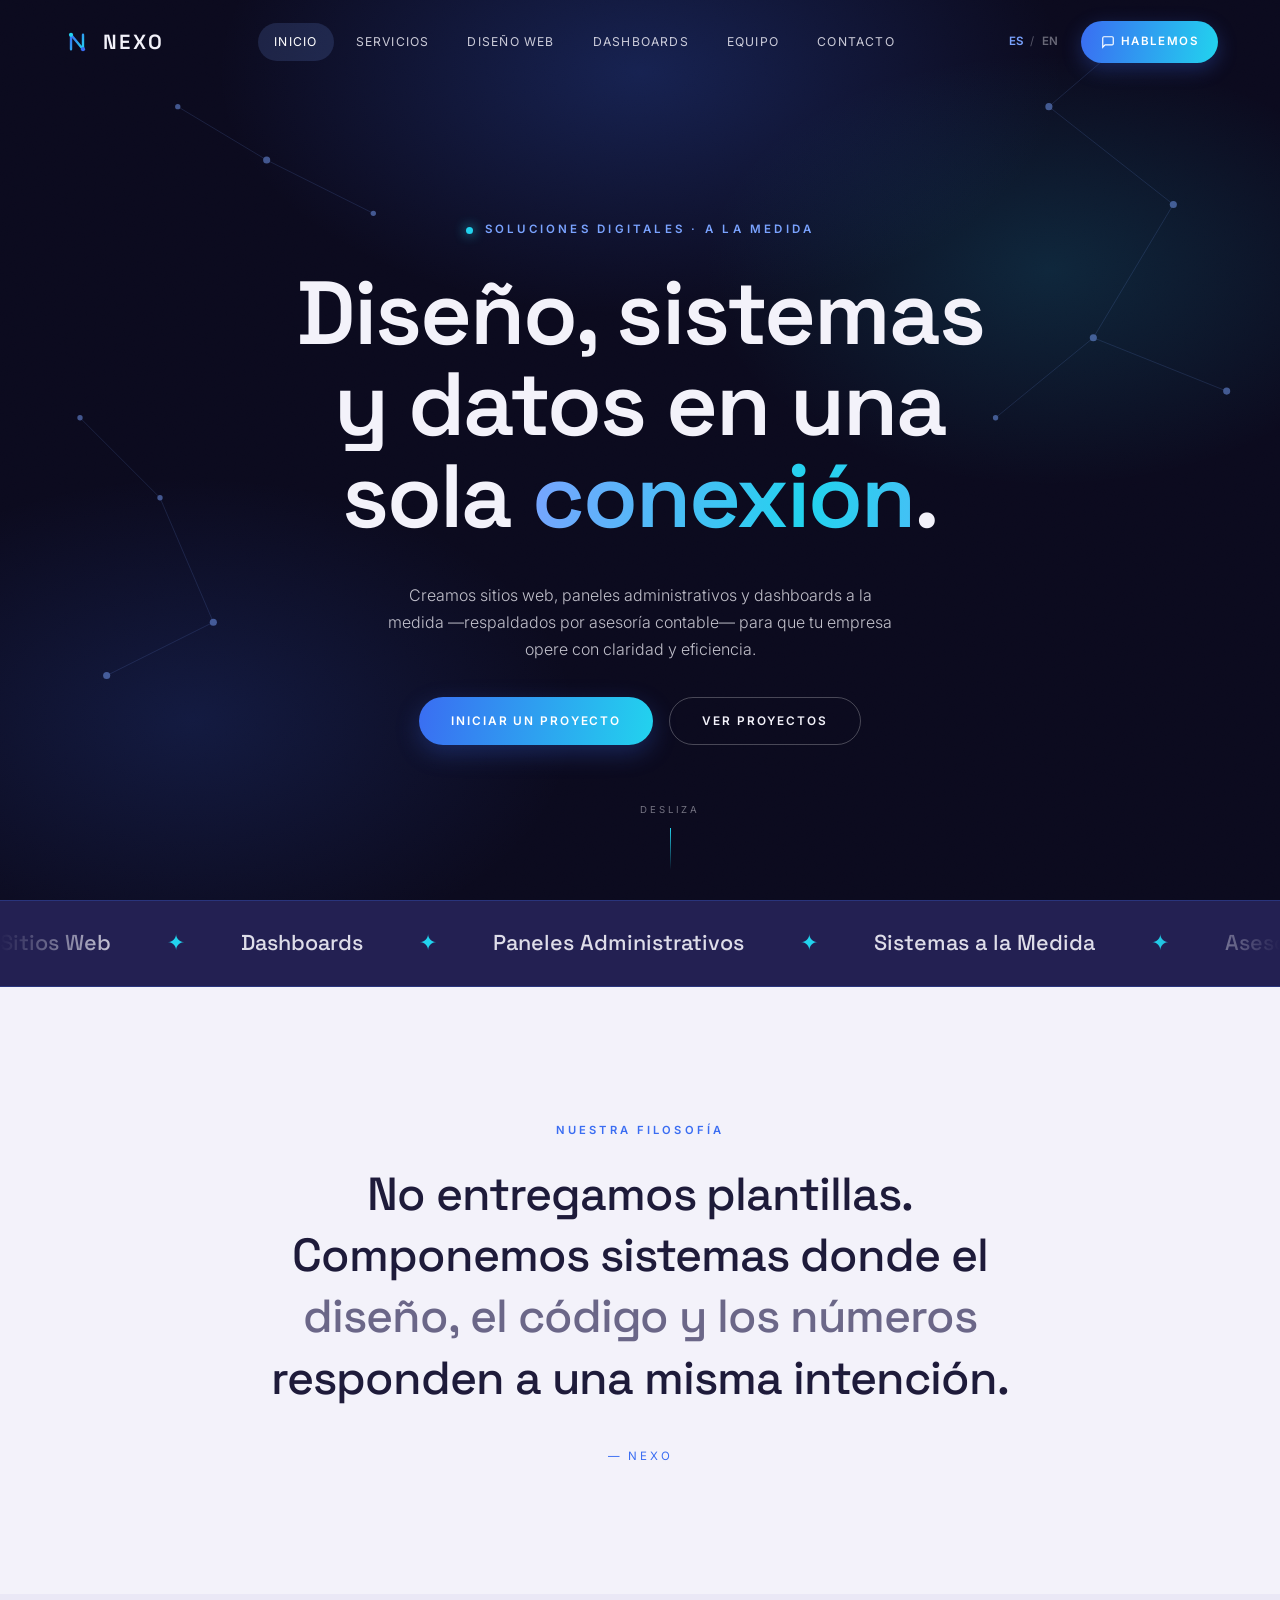
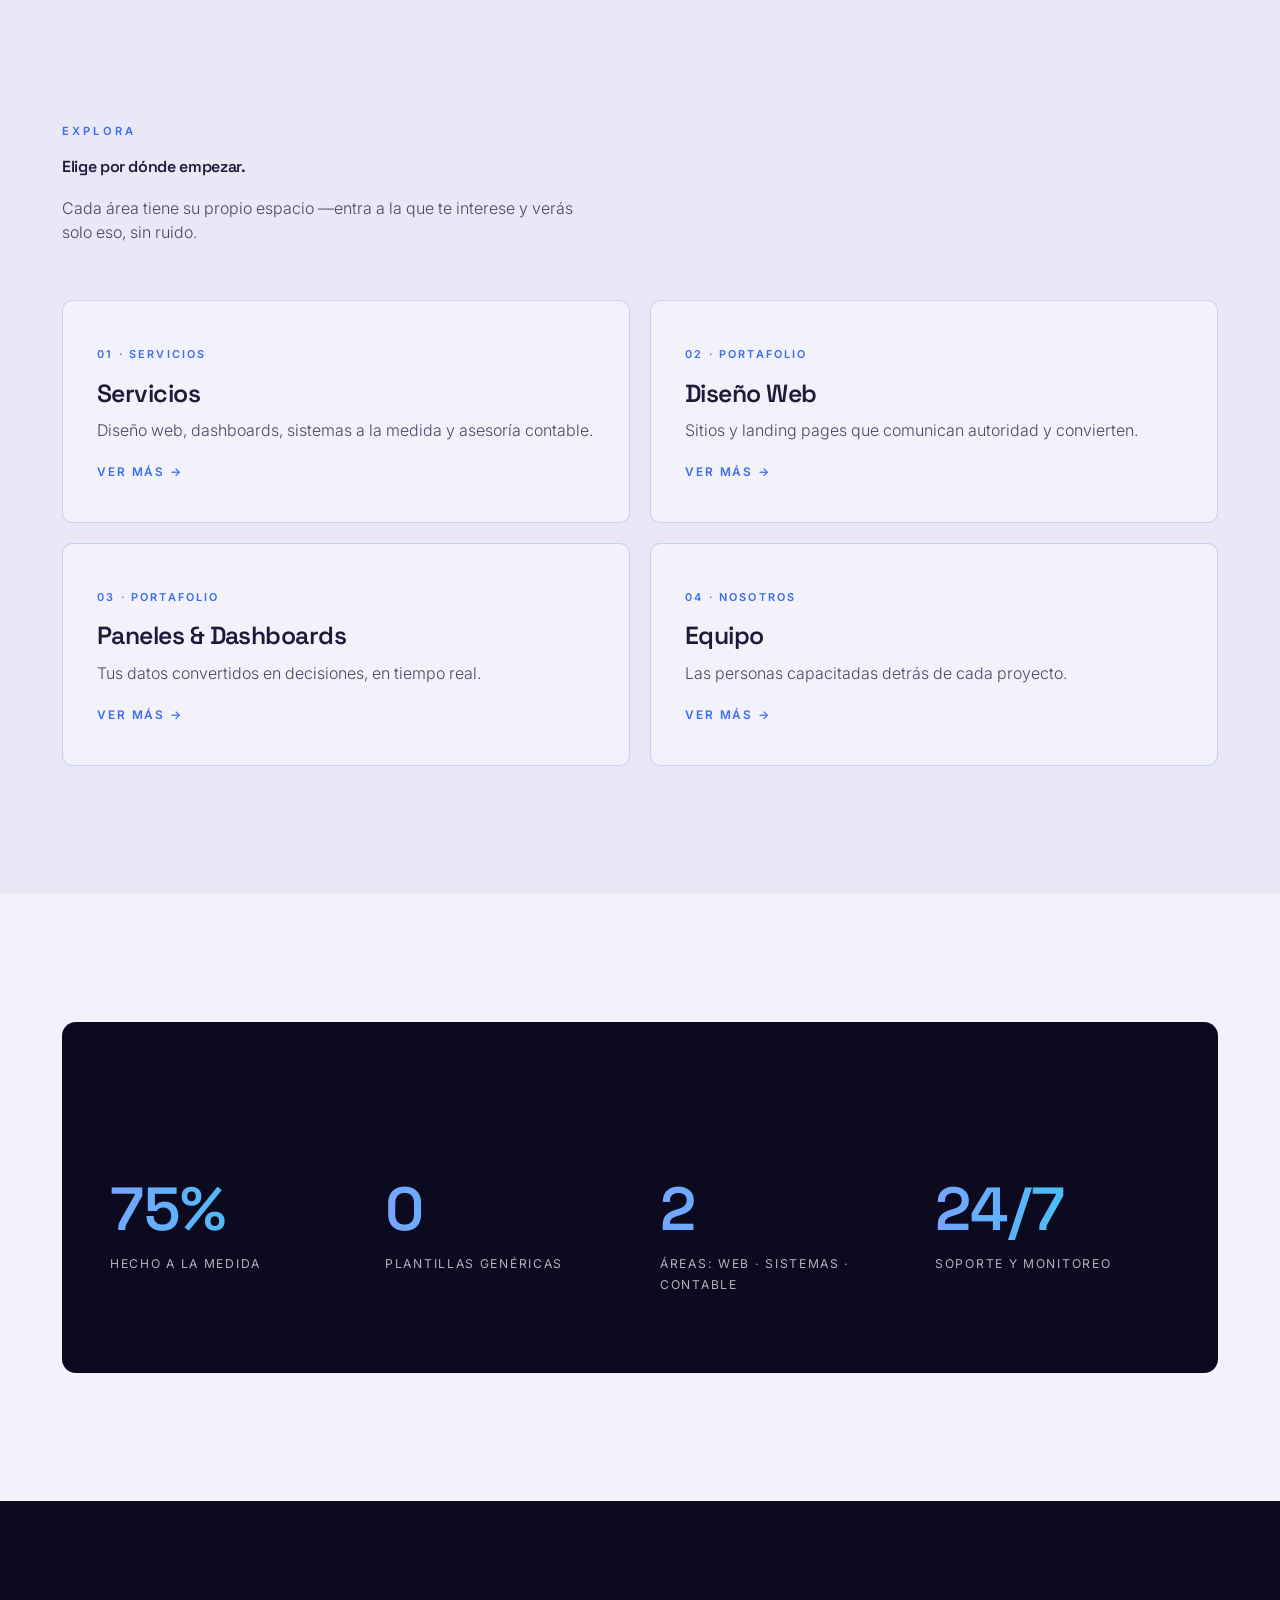
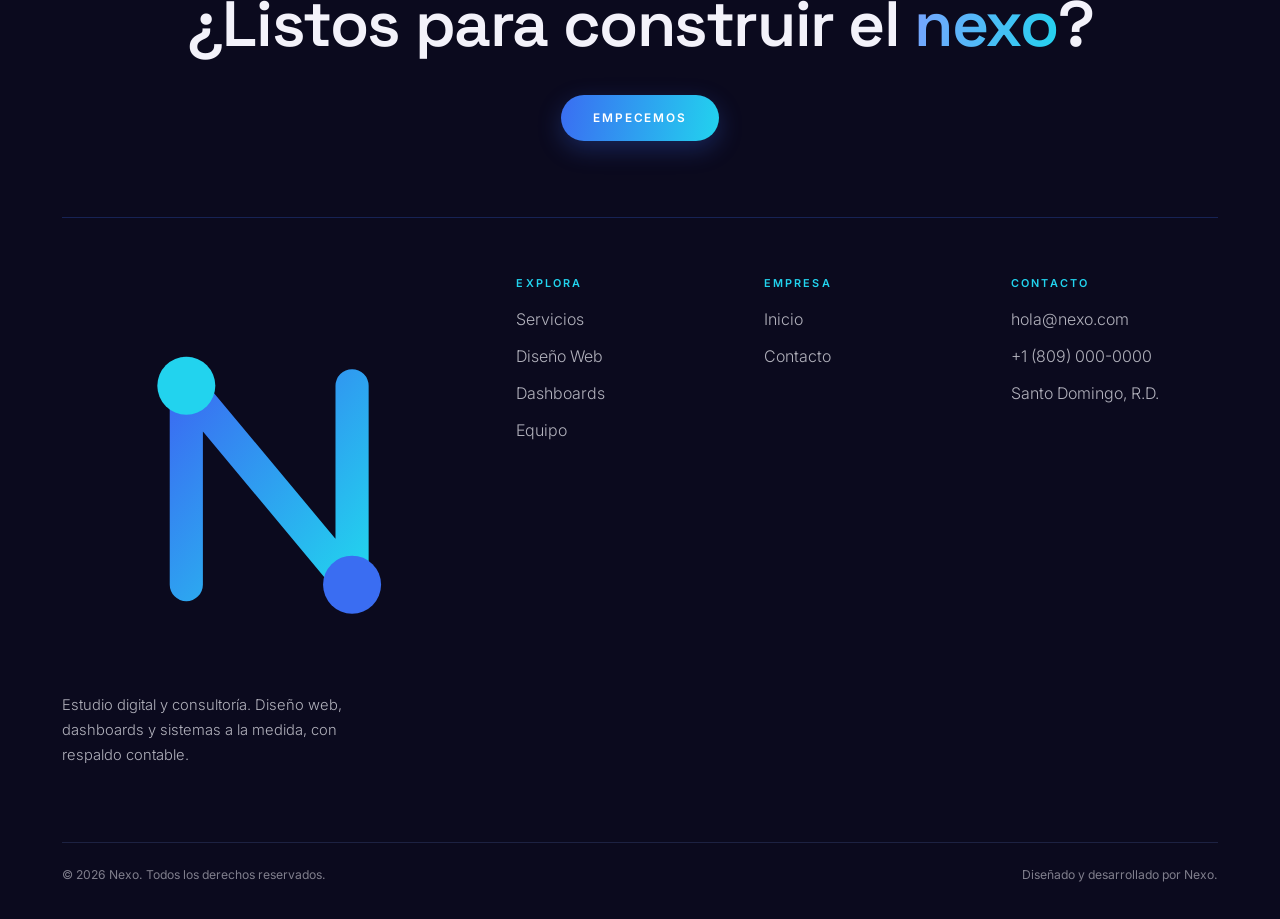
==== index.html @ 114aa30d "Sitio Nexo: portafolio interactivo + ajustes responsive - Galería con vista previa en vivo (iframe) " ====
<!DOCTYPE html>
<html lang="es">
<head>
<meta charset="UTF-8">
<meta name="viewport" content="width=device-width, initial-scale=1.0">
<title>Nexo — Web · Sistemas · Dashboards</title>
<meta name="description" content="Nexo — Estudio digital y consultoría. Diseño web, paneles administrativos, dashboards a la medida y asesoría contable para que tu empresa opere con claridad.">
<link rel="icon" href="data:image/svg+xml,%3Csvg xmlns='http://www.w3.org/2000/svg' viewBox='0 0 100 100'%3E%3Cpath d='M30 74 V26 L70 74 V26' fill='none' stroke='%233A6DF2' stroke-width='8' stroke-linecap='round' stroke-linejoin='round'/%3E%3Ccircle cx='30' cy='26' r='7' fill='%2322D3EE'/%3E%3Ccircle cx='70' cy='74' r='7' fill='%233A6DF2'/%3E%3C/svg%3E">

<link rel="preconnect" href="https://fonts.googleapis.com">
<link rel="preconnect" href="https://fonts.gstatic.com" crossorigin>
<link href="https://fonts.googleapis.com/css2?family=Space+Grotesk:wght@400;500;600;700&family=Inter:wght@300;400;500;600&display=swap" rel="stylesheet">

<style>
/* ============ TOKENS ============ */
:root{
  --night:#0B0A1E;      /* fondo hero / bandas oscuras (near-black indigo) */
  --ink:#1E1B3A;        /* texto oscuro sobre claro */
  --brand:#232052;      /* índigo profundo (bandas) */
  --accent:#3A6DF2;     /* AZUL — acento principal (reemplaza el púrpura) */
  --accent-l:#7AA3FF;   /* azul claro sobre grounds oscuros */
  --cyan:#22D3EE;       /* cian — extremo de los degradados */
  --ground:#F3F2FA;     /* fondo claro */
  --surface:#EAE8F6;    /* segunda superficie */
  --muted:#6B6788;      /* texto atenuado */
  --body:#4A4766;       /* texto de cuerpo sobre claro */
  --line:rgba(30,27,58,.12);
  --line-a:rgba(58,109,242,.26);
  --grad:linear-gradient(100deg,var(--accent),var(--cyan));
  --grad-l:linear-gradient(100deg,var(--accent-l),var(--cyan));
  --ease:cubic-bezier(.19,1,.22,1);
  --serif:"Space Grotesk","Inter","Segoe UI",system-ui,sans-serif; /* display (grotesca) */
  --sans:"Inter","Helvetica Neue","Segoe UI",system-ui,Arial,sans-serif;

  --step--1:clamp(.8rem,.76rem+.2vw,.9rem);
  --step-0:clamp(1rem,.94rem+.3vw,1.12rem);
  --step-1:clamp(1.2rem,1.1rem+.5vw,1.5rem);
  --step-2:clamp(1.5rem,1.3rem+.9vw,2rem);
  --step-3:clamp(1.9rem,1.6rem+1.5vw,2.8rem);
  --step-4:clamp(2.4rem,1.9rem+2.4vw,3.6rem);
  --step-5:clamp(2.9rem,2.1rem+3.6vw,4.6rem);
}

*{margin:0;padding:0;box-sizing:border-box}
html{scroll-behavior:smooth}
body{font-family:var(--sans);color:var(--ink);background:var(--ground);line-height:1.7;font-weight:400;-webkit-font-smoothing:antialiased;overflow-x:hidden}
h1,h2,h3,h4,.serif{font-family:var(--serif);font-weight:600;line-height:1.06;letter-spacing:-.022em;text-wrap:balance}
a{color:inherit;text-decoration:none}
img,svg{display:block;max-width:100%}
ul{list-style:none}
button{font:inherit;color:inherit;cursor:pointer;background:none;border:0}

.wrap{max-width:1220px;margin:0 auto;padding:0 32px}
.label{font-family:var(--sans);font-size:.7rem;font-weight:600;letter-spacing:.28em;text-transform:uppercase;color:var(--accent)}
.rule{width:54px;height:1px;background:var(--accent);border:0;margin:22px 0}
section.pad{padding:clamp(5rem,10vw,8rem) 0}
:focus-visible{outline:2px solid var(--accent);outline-offset:4px;border-radius:2px}
.grad{background:var(--grad-l);-webkit-background-clip:text;background-clip:text;-webkit-text-fill-color:transparent;color:transparent}

/* ============ BOTONES ============ */
.btn{display:inline-flex;align-items:center;gap:.7em;font:600 .74rem var(--sans);letter-spacing:.16em;
  text-transform:uppercase;padding:16px 32px;border:1px solid var(--accent);background:var(--accent);color:#fff;border-radius:40px;
  transition:filter .4s var(--ease),background .4s var(--ease),color .4s var(--ease),transform .4s var(--ease)}
.btn:hover{filter:brightness(1.08);transform:translateY(-2px)}
.btn--grad{background:var(--grad);border:0;box-shadow:0 8px 24px rgba(58,109,242,.28)}
.btn--ghost{background:transparent;color:var(--accent);border-color:var(--line-a)}
.btn--ghost:hover{border-color:var(--accent);background:transparent;filter:none}
.btn--dark{background:transparent;color:var(--ground);border-color:rgba(255,255,255,.25)}
.btn--dark:hover{background:rgba(255,255,255,.06);filter:none}

/* ============ LOADER ============ */
#loader{position:fixed;inset:0;z-index:200;background:var(--night);display:grid;place-items:center;
  animation:loadOut .8s var(--ease) 1.9s forwards}
#loader .lm{width:76px;height:76px;margin:0 auto}
#loader .lm .a{stroke-dasharray:240;stroke-dashoffset:240;animation:draw 1.4s var(--ease) .2s forwards}
#loader .lm circle{opacity:0;animation:fadeDot .5s var(--ease) 1.15s forwards}
#loader .lt{overflow:hidden;margin-top:20px}
#loader .lt span{display:block;font-family:var(--serif);color:var(--ground);letter-spacing:.42em;
  text-transform:uppercase;font-size:.9rem;padding-left:.42em;transform:translateY(110%);animation:up .9s var(--ease) 1s forwards;font-weight:600}
@keyframes draw{to{stroke-dashoffset:0}}
@keyframes fadeDot{to{opacity:1}}
@keyframes up{to{transform:none}}
@keyframes loadOut{to{opacity:0;visibility:hidden}}

/* ============ NAV ============ */
header{position:fixed;inset:0 0 auto;z-index:90;transition:background .5s var(--ease),border-color .5s var(--ease)}
header .wrap{display:flex;align-items:center;justify-content:space-between;height:84px;gap:20px}
header.solid{background:rgba(243,242,250,.86);backdrop-filter:blur(14px);border-bottom:1px solid var(--line)}
.brand{display:flex;align-items:center;gap:11px;color:var(--ground);transition:color .5s var(--ease)}
header.solid .brand{color:var(--brand)}
.brand .mk{width:30px;height:30px}
.brand .bn{font-family:var(--serif);font-size:1.28rem;letter-spacing:.12em;font-weight:600}
.navlinks{display:flex;gap:6px;align-items:center}
.navlinks a{position:relative;padding:9px 16px;font-size:.76rem;letter-spacing:.1em;text-transform:uppercase;
  color:rgba(243,242,250,.82);border-radius:40px;transition:color .4s var(--ease),background .4s var(--ease)}
header.solid .navlinks a{color:var(--brand)}
.navlinks a:hover{color:var(--accent-l)}
header.solid .navlinks a:hover{color:var(--accent)}
.navlinks a.active{background:rgba(122,163,255,.16);color:#fff}
header.solid .navlinks a.active{background:rgba(58,109,242,.12);color:var(--accent)}
.nav-r{display:flex;align-items:center;gap:18px}
.lang{display:flex;align-items:center;gap:2px;font-size:.72rem;letter-spacing:.08em;color:rgba(243,242,250,.8);transition:color .5s}
header.solid .lang{color:var(--brand)}
.lang button{padding:4px 5px;font-weight:600;opacity:.5;transition:opacity .3s}
.lang button.on{opacity:1;color:var(--accent-l)}
header.solid .lang button.on{color:var(--accent)}
.lang span{opacity:.4}
.nav-cta{display:inline-flex;align-items:center;gap:.5em;font-size:.72rem;letter-spacing:.12em;text-transform:uppercase;font-weight:600;
  background:var(--grad);color:#fff;padding:11px 20px;border-radius:40px;box-shadow:0 6px 20px rgba(58,109,242,.30);transition:transform .4s var(--ease),filter .4s var(--ease)}
.nav-cta:hover{transform:translateY(-2px);filter:brightness(1.08)}
.nav-cta svg{width:14px;height:14px}
.burger{display:none;flex-direction:column;gap:5px;width:26px}
.burger span{height:1.5px;background:var(--ground);transition:.4s var(--ease)}
header.solid .burger span{background:var(--brand)}

#mnav{position:fixed;inset:0;z-index:95;background:var(--night);display:flex;flex-direction:column;justify-content:center;
  padding:0 40px;gap:6px;transform:translateY(-100%);transition:transform .6s var(--ease);visibility:hidden}
#mnav.open{transform:none;visibility:visible}
#mnav a{font-family:var(--serif);font-size:1.9rem;color:var(--ground);padding:12px 0;border-bottom:1px solid rgba(255,255,255,.08);display:flex;align-items:baseline;gap:14px}
#mnav a.active{color:var(--accent-l)}
#mnav a .n{color:var(--cyan);font-size:.8rem;font-family:var(--sans);letter-spacing:.2em}
.mclose{position:absolute;top:30px;right:32px;color:var(--ground);font-size:1.6rem;width:44px;height:44px}

/* ============ PÁGINAS (router) ============ */
.page{display:none}
.page.active{display:block;animation:pageIn .6s var(--ease)}
@keyframes pageIn{from{opacity:0;transform:translateY(8px)}to{opacity:1;transform:none}}

/* ============ HERO (estilo ByteWave: centrado, oscuro) ============ */
.hero{min-height:100vh;background:var(--night);color:var(--ground);position:relative;display:flex;align-items:center;justify-content:center;text-align:center;overflow:hidden}
.hero .bggrad{position:absolute;inset:0;
  background:
    radial-gradient(55% 45% at 50% 8%,rgba(58,109,242,.24),transparent 60%),
    radial-gradient(45% 40% at 82% 30%,rgba(34,211,238,.14),transparent 60%),
    radial-gradient(50% 45% at 15% 80%,rgba(58,109,242,.16),transparent 60%)}
.hero .grain{position:absolute;inset:0;opacity:.04;mix-blend-mode:overlay;
  background-image:url("data:image/svg+xml,%3Csvg xmlns='http://www.w3.org/2000/svg' width='140' height='140'%3E%3Cfilter id='n'%3E%3CfeTurbulence type='fractalNoise' baseFrequency='.9' numOctaves='2'/%3E%3C/filter%3E%3Crect width='100%25' height='100%25' filter='url(%23n)'/%3E%3C/svg%3E")}
.hero .net{position:absolute;inset:0;opacity:.55;pointer-events:none}
.hero-in{position:relative;width:100%;max-width:1000px;margin:0 auto;padding:150px 32px 90px}
.hero .eyebrow{display:inline-flex;align-items:center;gap:12px;font-size:.72rem;font-weight:600;letter-spacing:.28em;text-transform:uppercase;color:var(--accent-l)}
.hero .eyebrow::before{content:"";width:7px;height:7px;border-radius:50%;background:var(--cyan);box-shadow:0 0 12px var(--cyan)}
.hero h1{font-size:clamp(2.6rem,7.2vw,5.6rem);color:var(--ground);margin:26px auto 0;max-width:15ch;font-weight:600;line-height:1.02}
.hero h1 .ln{display:block;overflow:hidden}
.hero h1 .ln i{display:block;font-style:normal;transform:translateY(115%);animation:up 1.1s var(--ease) forwards}
.hero h1 .ln:nth-child(1) i{animation-delay:2.1s}
.hero h1 .ln:nth-child(2) i{animation-delay:2.25s}
.hero h1 .ln:nth-child(3) i{animation-delay:2.4s}
.hero-foot{display:flex;flex-direction:column;align-items:center;gap:34px;margin-top:40px;
  opacity:0;animation:fadeUp 1s var(--ease) 2.7s forwards}
.hero-foot p{max-width:52ch;color:rgba(243,242,250,.78);font-weight:300;font-size:var(--step-1)}
.hero-cta{display:flex;gap:16px;flex-wrap:wrap;justify-content:center}
.scroll-cue{position:absolute;bottom:30px;left:50%;transform:translateX(-50%);font-size:.6rem;letter-spacing:.3em;
  text-transform:uppercase;color:rgba(243,242,250,.45);display:flex;flex-direction:column;align-items:center;gap:10px;
  opacity:0;animation:fadeUp 1s var(--ease) 3s forwards}
.scroll-cue .bar{width:1px;height:42px;background:linear-gradient(var(--cyan),transparent)}
@keyframes fadeUp{from{opacity:0;transform:translateY(20px)}to{opacity:1;transform:none}}

/* ---- HERO: vida en el fondo ---- */
/* Resplandor que respira */
.hero .bggrad{transform-origin:50% 30%;animation:heroGlow 16s ease-in-out infinite alternate}
@keyframes heroGlow{0%{transform:scale(1);opacity:.85}100%{transform:scale(1.14);opacity:1}}

/* Constelación: deriva lenta del conjunto */
.hero .net{animation:netFloat 26s ease-in-out infinite alternate}
@keyframes netFloat{from{transform:translate3d(0,0,0)}to{transform:translate3d(-16px,-20px,0)}}

/* Nodos que titilan (parpadeo desfasado) */
.hero .net circle{transform-box:fill-box;transform-origin:center;animation:twinkle 4.5s ease-in-out infinite}
.hero .net circle:nth-child(2n){animation-duration:6s;animation-delay:-1.4s}
.hero .net circle:nth-child(3n){animation-duration:7s;animation-delay:-3s}
.hero .net circle:nth-child(4n){animation-duration:5.2s;animation-delay:-2.2s}
.hero .net circle:nth-child(5n){animation-duration:3.6s;animation-delay:-.9s}
@keyframes twinkle{0%,100%{opacity:.3;transform:scale(.85)}50%{opacity:1;transform:scale(1.35)}}

/* Líneas que respiran suavemente */
.hero .net line{animation:lineGlow 7s ease-in-out infinite}
.hero .net line:nth-child(2n){animation-duration:9s;animation-delay:-2.5s}
.hero .net line:nth-child(3n){animation-duration:6s;animation-delay:-4s}
@keyframes lineGlow{0%,100%{stroke-opacity:.35}50%{stroke-opacity:1}}

/* "conexión": degradado que fluye */
.hero h1 .grad{background:linear-gradient(100deg,var(--accent-l),var(--cyan),var(--accent-l),var(--cyan));
  background-size:220% auto;-webkit-background-clip:text;background-clip:text;animation:shimmer 7s linear infinite}
@keyframes shimmer{to{background-position:-220% center}}

/* ---- HERO en móvil: evitar que el titular/eyebrow se corten ---- */
@media(max-width:600px){
  .hero-in{padding:120px 22px 72px}
  .hero .eyebrow{font-size:.58rem;letter-spacing:.14em;white-space:normal;line-height:1.7;text-align:center;justify-content:center}
  .hero h1{font-size:clamp(1.85rem,8.4vw,2.9rem);max-width:20ch;margin-top:20px}
  .hero-foot p{font-size:1rem}
  .hero-cta{width:100%}
  .hero-cta .btn{flex:1 1 auto;justify-content:center}
}

/* ============ MARQUEE ============ */
.caps{background:var(--brand);color:var(--ground);border-block:1px solid var(--line-a);overflow:hidden}
.marquee{overflow:hidden;padding:24px 0;
  -webkit-mask-image:linear-gradient(90deg,transparent,#000 10%,#000 90%,transparent);
  mask-image:linear-gradient(90deg,transparent,#000 10%,#000 90%,transparent)}
.mtrack{display:inline-flex;gap:56px;white-space:nowrap;animation:scroll 40s linear infinite;
  font-family:var(--serif);font-size:1.35rem;color:rgba(243,242,250,.9);align-items:center;font-weight:500}
.mtrack .star{color:var(--cyan)}
@keyframes scroll{to{transform:translateX(-50%)}}

/* ============ PAGE HEAD (subpáginas) ============ */
.page-head{padding:150px 0 62px;background:var(--surface);border-bottom:1px solid var(--line)}
.page-head .label{display:block;margin-bottom:18px}
.page-head h1{font-size:var(--step-5);font-weight:600}
.page-head p{margin-top:20px;color:var(--body);font-weight:300;font-size:var(--step-1);max-width:58ch;line-height:1.5}

/* ============ SECTION HEAD ============ */
.shead{max-width:760px}
.shead .label{display:block;margin-bottom:18px}
.shead h2{font-size:var(--step-4);font-weight:600}
.shead p{margin-top:20px;color:var(--body);font-weight:300;font-size:var(--step-1);max-width:52ch;line-height:1.5}

/* ============ MANIFIESTO ============ */
.manifesto{text-align:center}
.manifesto .in{max-width:980px;margin:0 auto}
.manifesto h2{font-size:clamp(1.7rem,3.8vw,2.9rem);line-height:1.32;font-weight:500}
.manifesto h2 .mut{color:var(--muted)}
.manifesto .sign{margin-top:38px;font-size:.72rem;letter-spacing:.24em;text-transform:uppercase;color:var(--accent)}

/* ============ ÁREAS (inicio) ============ */
.areas{display:grid;grid-template-columns:repeat(2,1fr);gap:20px;margin-top:56px}
.area{display:block;border:1px solid var(--line-a);border-radius:10px;padding:38px 34px;background:var(--ground);transition:.4s var(--ease)}
.area:hover{border-color:var(--accent);transform:translateY(-4px);box-shadow:0 22px 50px rgba(58,109,242,.12)}
.area .an{font-size:.68rem;letter-spacing:.2em;text-transform:uppercase;color:var(--accent);font-weight:600}
.area h3{font-size:1.55rem;margin:14px 0 10px;font-weight:600}
.area p{color:var(--body);font-weight:300}
.area .ar{margin-top:18px;color:var(--accent);display:inline-flex;gap:.5em;font-size:.74rem;letter-spacing:.16em;text-transform:uppercase;font-weight:600;transition:gap .4s var(--ease)}
.area:hover .ar{gap:1em}
@media(max-width:640px){.areas{grid-template-columns:1fr}}

/* ============ SERVICIOS ============ */
.svc-list{margin-top:56px;border-top:1px solid var(--line)}
.svc-row{display:grid;grid-template-columns:78px 1fr 1.3fr auto;gap:30px;align-items:center;padding:36px 8px;
  border-bottom:1px solid var(--line);transition:padding .5s var(--ease),background .5s var(--ease)}
.svc-row:hover{padding-inline:26px;background:var(--surface)}
.svc-row .no{font-family:var(--serif);color:var(--accent);letter-spacing:.02em;font-size:1.1rem;font-weight:600}
.svc-row h3{font-size:clamp(1.4rem,2.8vw,1.9rem);font-weight:600}
.svc-row .d{color:var(--body);font-weight:300;font-size:.98rem;line-height:1.55}
.svc-row .ar{color:var(--accent);transition:transform .5s var(--ease);font-size:1.3rem}
.svc-row:hover .ar{transform:translateX(10px)}
@media(max-width:860px){.svc-row{grid-template-columns:44px 1fr;gap:8px 18px;padding:28px 6px}.svc-row .d{grid-column:2}.svc-row .ar{display:none}}

/* ============ CASE ROWS ============ */
.case{display:grid;grid-template-columns:1fr 1fr;gap:60px;align-items:center;margin-top:88px}
.case:first-child{margin-top:56px}
.case.flip .media{order:2}
.case .media{position:relative;overflow:hidden;border:1px solid var(--line-a);border-radius:8px;background:var(--night)}
.case .media svg{width:100%;transition:transform 1.1s var(--ease)}
.case:hover .media svg{transform:scale(1.04)}
.case .media .yr{position:absolute;top:18px;left:18px;font-size:.64rem;letter-spacing:.22em;text-transform:uppercase;
  color:var(--ground);background:rgba(11,10,30,.6);padding:7px 13px;backdrop-filter:blur(4px);border-radius:40px}
.case .txt .label{display:block;margin-bottom:14px}
.case .txt h3{font-size:clamp(1.7rem,3.4vw,2.5rem);margin:6px 0 4px;font-weight:600}
.case .txt .loc{color:var(--muted);font-size:.9rem}
.case .txt p{margin-top:20px;color:var(--body);font-weight:300;max-width:44ch;line-height:1.6}
.case .txt .lk{display:inline-flex;gap:.6em;margin-top:26px;font-size:.72rem;letter-spacing:.16em;
  text-transform:uppercase;color:var(--accent);border-bottom:1px solid var(--accent);padding-bottom:5px;transition:gap .4s var(--ease)}
.case .txt .lk:hover{gap:1.1em}
@media(max-width:820px){.case,.case.flip{grid-template-columns:1fr;gap:24px}.case.flip .media{order:0}}

/* ============ GALERÍA ============ */
.gal-grid{display:grid;grid-template-columns:repeat(6,1fr);gap:18px;margin-top:20px}
.gcard{position:relative;grid-column:span 2;background:var(--night);overflow:hidden;cursor:pointer;
  display:block;width:100%;padding:0;border:1px solid var(--line-a);border-radius:8px;text-align:left}
.gcard.wide{grid-column:span 3}.gcard.tall{grid-row:span 2}
.gcard .thumb{aspect-ratio:4/3;overflow:hidden}
.gcard.tall .thumb{aspect-ratio:3/4}.gcard.wide .thumb{aspect-ratio:16/9}
.gcard .thumb svg,.gcard .thumb img.pv{width:100%;height:100%;object-fit:cover;transition:transform .9s var(--ease)}
.gcard:hover .thumb svg,.gcard:hover .thumb img.pv{transform:scale(1.06)}
.gcard .veil{position:absolute;inset:0;display:flex;flex-direction:column;justify-content:flex-end;padding:22px;
  background:linear-gradient(to top,rgba(11,10,30,.9),rgba(11,10,30,.02) 60%)}
.gcard .cat{font-size:.6rem;letter-spacing:.24em;text-transform:uppercase;color:var(--cyan);margin-bottom:8px}
.gcard .ct{font-family:var(--serif);font-size:1.2rem;color:var(--ground);font-weight:600}
.gcard .cl{font-size:.8rem;color:rgba(243,242,250,.7);margin-top:3px}
@media(max-width:820px){.gal-grid{grid-template-columns:repeat(2,1fr)}.gcard,.gcard.wide{grid-column:span 1}.gcard.tall{grid-row:auto}}
@media(max-width:520px){.gal-grid{grid-template-columns:1fr}}

#lb{position:fixed;inset:0;z-index:150;background:rgba(11,10,30,.9);backdrop-filter:blur(10px);display:none;place-items:center;padding:28px}
#lb.open{display:grid}
#lb .box{max-width:820px;width:100%;background:var(--ground);border:1px solid var(--accent);border-radius:8px;overflow:hidden;transform:translateY(16px);transition:transform .5s var(--ease)}
#lb.open .box{transform:none}
#lb .box .thumb{background:var(--night)}
#lb .box .thumb svg{width:100%}
#lb .box .info{padding:30px 34px 36px}
#lb .box .cat{font-size:.66rem;letter-spacing:.24em;text-transform:uppercase;color:var(--accent)}
#lb .box h3{font-size:1.6rem;margin:10px 0 4px;font-weight:600}
#lb .box .loc{color:var(--muted);font-size:.9rem}
#lb .box p{margin-top:16px;color:var(--body);font-weight:300}
#lb .close{position:absolute;top:24px;right:28px;color:var(--ground);font-size:1.4rem;width:46px;height:46px;border:1px solid rgba(255,255,255,.25);border-radius:50%}

/* Vista previa EN VIVO (proyectos con iframe interactivo) */
#lb .box.islive{max-width:1120px}
.liveframe{background:var(--night)}
.lvbar{display:flex;align-items:center;gap:12px;padding:10px 14px;background:#14132b;border-bottom:1px solid var(--line-a)}
.lvbar .dots{display:inline-flex;gap:7px;flex:none}
.lvbar .dots i{width:11px;height:11px;border-radius:50%}
.lvbar .dots i:nth-child(1){background:#ff5f57}.lvbar .dots i:nth-child(2){background:#febc2e}.lvbar .dots i:nth-child(3){background:#28c840}
.lvbar .lvurl{flex:1;font-size:.74rem;color:rgba(243,242,250,.55);white-space:nowrap;overflow:hidden;text-overflow:ellipsis}
.lvbar .lvopen{flex:none;font-size:.72rem;letter-spacing:.02em;color:var(--cyan);border:1px solid var(--line-a);padding:6px 13px;border-radius:6px}
.lvbar .lvopen:hover{background:rgba(58,109,242,.15)}
.liveframe iframe{width:100%;height:min(68vh,660px);border:0;display:block;background:#fff}
/* Insignia "En vivo" en las tarjetas interactivas */
.gcard .livedot{position:absolute;top:14px;left:14px;z-index:2;display:inline-flex;align-items:center;gap:7px;
  font-size:.6rem;letter-spacing:.16em;text-transform:uppercase;color:var(--ground);font-weight:600;
  background:rgba(11,10,30,.55);border:1px solid var(--line-a);padding:6px 11px;border-radius:20px;backdrop-filter:blur(4px)}
.gcard .livedot::before{content:"";width:7px;height:7px;border-radius:50%;background:#28c840;box-shadow:0 0 8px #28c840;animation:pulseLive 1.8s ease-in-out infinite}
@keyframes pulseLive{0%,100%{opacity:1}50%{opacity:.35}}

/* ============ COMPROMISOS ============ */
.impact{background:var(--night);color:var(--ground);border-radius:14px}
.impact .label{color:var(--cyan)}
.impact-in{display:grid;grid-template-columns:repeat(4,1fr);gap:40px;margin-top:52px}
.impact .n{font-family:var(--serif);font-size:clamp(2.6rem,5vw,3.8rem);line-height:1;font-weight:600}
.impact .n.g{background:var(--grad-l);-webkit-background-clip:text;background-clip:text;-webkit-text-fill-color:transparent;color:transparent}
.impact .t{margin-top:14px;font-size:.76rem;letter-spacing:.14em;text-transform:uppercase;color:rgba(243,242,250,.72)}
@media(max-width:760px){.impact-in{grid-template-columns:1fr 1fr;gap:44px}}

/* ============ PROCESO ============ */
.proc{display:grid;grid-template-columns:repeat(4,1fr);gap:1px;margin-top:56px;background:var(--line)}
.step{background:var(--ground);padding:40px 30px}
.step .st-n{font-family:var(--serif);color:var(--accent);letter-spacing:.1em;font-size:1.05rem;font-weight:600}
.step h3{font-size:1.32rem;margin:16px 0 12px;font-weight:600}
.step p{color:var(--body);font-weight:300;font-size:.95rem;line-height:1.55}
@media(max-width:860px){.proc{grid-template-columns:1fr 1fr}}
@media(max-width:520px){.proc{grid-template-columns:1fr}}

/* ============ EQUIPO ============ */
.team-grid{display:grid;grid-template-columns:repeat(auto-fit,minmax(210px,240px));gap:30px;margin-top:20px;justify-content:center}
.member .ph{aspect-ratio:4/5;border:1px solid var(--line-a);border-radius:8px;overflow:hidden;background:var(--surface)}
.member .ph svg,.member .ph img{width:100%;height:100%;object-fit:cover;display:block}
.member h3{font-size:1.22rem;margin-top:20px;font-weight:600}
.member .role{color:var(--accent);font-size:.72rem;letter-spacing:.14em;text-transform:uppercase;margin-top:6px}
.member .bio{color:var(--body);font-weight:300;font-size:.9rem;margin-top:12px;line-height:1.55}

/* ============ CITA ============ */
.quote-band{background:var(--brand);color:var(--ground);text-align:center;border-radius:14px}
.quote-band .in{max-width:900px;margin:0 auto}
.quote-band .stars{color:var(--cyan);letter-spacing:.3em;margin-bottom:24px;font-size:.9rem}
.quote-band blockquote{font-family:var(--serif);font-size:clamp(1.5rem,3.4vw,2.2rem);line-height:1.42;font-weight:500}
.quote-band .who{margin-top:28px;font-size:.76rem;letter-spacing:.2em;text-transform:uppercase;color:var(--accent-l)}

/* ============ CONTACTO ============ */
.contact-in{display:grid;grid-template-columns:1fr 1fr;gap:72px;align-items:start;margin-top:20px}
.cinfo .row{display:flex;gap:18px;padding:22px 0;border-top:1px solid var(--line);align-items:baseline}
.cinfo .row:last-of-type{border-bottom:1px solid var(--line)}
.cinfo .k{font-size:.68rem;letter-spacing:.2em;text-transform:uppercase;color:var(--accent);width:120px;flex:none}
.cinfo .v{color:var(--body);font-weight:300}
.cinfo .ph-note{margin-top:18px;font-size:.72rem;color:var(--muted);font-style:italic}
.form label{display:block;font-size:.68rem;letter-spacing:.18em;text-transform:uppercase;color:var(--brand);margin:22px 0 8px}
.form input,.form textarea{width:100%;border:0;border-bottom:1px solid var(--line);background:transparent;padding:11px 2px;font:inherit;color:var(--ink);transition:border-color .4s}
.form input:focus,.form textarea:focus{outline:0;border-bottom-color:var(--accent)}
.form textarea{resize:vertical;min-height:90px}
.form .btn{margin-top:34px}
.form .ok{margin-top:20px;color:var(--accent);font-size:.9rem;display:none}
.form .ok.show{display:block}
@media(max-width:820px){.contact-in{grid-template-columns:1fr;gap:48px}}

/* ============ FOOTER ============ */
footer{background:var(--night);color:rgba(243,242,250,.72);padding:90px 0 34px}
.foot-cta{text-align:center;padding-bottom:76px;border-bottom:1px solid var(--line-a)}
.foot-cta h2{font-size:clamp(2.2rem,5.5vw,4rem);color:var(--ground);font-weight:600}
.foot-cta .btn{margin-top:36px}
.foot-top{display:grid;grid-template-columns:2fr 1fr 1fr 1fr;gap:40px;padding:60px 0 44px}
.foot-brand .mk{width:34px;height:34px;margin-bottom:18px}
.foot-brand p{max-width:34ch;font-weight:300;font-size:.92rem}
.foot-top h4{font-size:.68rem;letter-spacing:.2em;text-transform:uppercase;color:var(--cyan);margin-bottom:16px;font-family:var(--sans);font-weight:600}
.foot-top li{margin:10px 0;font-weight:300}
.foot-top a:hover{color:var(--accent-l)}
.foot-bot{display:flex;justify-content:space-between;flex-wrap:wrap;gap:14px;margin-top:30px;padding-top:22px;border-top:1px solid rgba(122,163,255,.16);font-size:.76rem;color:rgba(243,242,250,.5)}
@media(max-width:760px){.foot-top{grid-template-columns:1fr 1fr;gap:32px}}

/* ============ REVEAL ============ */
.reveal{opacity:0;transform:translateY(30px);transition:opacity 1s var(--ease),transform 1s var(--ease)}
.reveal.in{opacity:1;transform:none}
.reveal.d1{transition-delay:.08s}.reveal.d2{transition-delay:.16s}.reveal.d3{transition-delay:.24s}

@media(max-width:900px){.navlinks,.nav-cta{display:none}.burger{display:flex}}
@media(prefers-reduced-motion:reduce){
  *{animation:none!important;transition:none!important}
  .reveal{opacity:1;transform:none}
  #loader{display:none}
  .hero h1 .ln i{transform:none}
  .hero-foot,.scroll-cue{opacity:1}
  html{scroll-behavior:auto}
}
</style>
</head>
<body>

<!-- Marca reutilizable (degradado azul→cian) -->
<svg width="0" height="0" style="position:absolute" aria-hidden="true">
  <defs>
    <linearGradient id="mkgrad" x1="0" y1="0" x2="1" y2="1">
      <stop offset="0" stop-color="#3A6DF2"/><stop offset="1" stop-color="#22D3EE"/>
    </linearGradient>
    <g id="mark">
      <path class="a" d="M30 74 V26 L70 74 V26" fill="none" stroke="currentColor" stroke-width="8" stroke-linecap="round" stroke-linejoin="round"/>
      <circle cx="30" cy="26" r="7" fill="currentColor"/>
      <circle cx="70" cy="74" r="7" fill="currentColor"/>
    </g>
    <g id="markg">
      <path d="M30 74 V26 L70 74 V26" fill="none" stroke="url(#mkgrad)" stroke-width="8" stroke-linecap="round" stroke-linejoin="round"/>
      <circle cx="30" cy="26" r="7" fill="#22D3EE"/>
      <circle cx="70" cy="74" r="7" fill="#3A6DF2"/>
    </g>
  </defs>
</svg>

<!-- LOADER -->
<div id="loader"><div style="text-align:center">
  <span class="lm" style="color:var(--accent-l)"><svg viewBox="0 0 100 100"><use href="#mark"/></svg></span>
  <span class="lt"><span>Nexo</span></span>
</div></div>

<!-- NAV -->
<header>
  <div class="wrap">
    <a href="#inicio" data-route="inicio" class="brand" aria-label="Nexo — inicio">
      <span class="mk"><svg viewBox="0 0 100 100"><use href="#markg"/></svg></span>
      <span class="bn">NEXO</span>
    </a>
    <nav class="navlinks">
      <a href="#inicio" data-route="inicio" data-i18n="nav.home">Inicio</a>
      <a href="#servicios" data-route="servicios" data-i18n="nav.serv">Servicios</a>
      <a href="#web" data-route="web" data-i18n="nav.web">Diseño Web</a>
      <a href="#dashboards" data-route="dashboards" data-i18n="nav.dash">Dashboards</a>
      <a href="#equipo" data-route="equipo" data-i18n="nav.team">Equipo</a>
      <a href="#contacto" data-route="contacto" data-i18n="nav.contact">Contacto</a>
    </nav>
    <div class="nav-r">
      <div class="lang" role="group" aria-label="Idioma / Language">
        <button data-lang="es" class="on">ES</button><span>/</span><button data-lang="en">EN</button>
      </div>
      <a href="#contacto" data-route="contacto" class="nav-cta">
        <svg viewBox="0 0 24 24" fill="none" stroke="currentColor" stroke-width="2"><path d="M21 15a2 2 0 0 1-2 2H7l-4 4V5a2 2 0 0 1 2-2h14a2 2 0 0 1 2 2z"/></svg>
        <span data-i18n="nav.cta">Hablemos</span>
      </a>
      <button class="burger" id="burger" aria-label="Menú" aria-expanded="false"><span></span><span></span><span></span></button>
    </div>
  </div>
</header>

<!-- MENÚ MÓVIL -->
<div id="mnav">
  <button class="mclose" id="mclose" aria-label="Cerrar">✕</button>
  <a href="#inicio" data-route="inicio"><span class="n">00</span><span data-i18n="nav.home">Inicio</span></a>
  <a href="#servicios" data-route="servicios"><span class="n">01</span><span data-i18n="nav.serv">Servicios</span></a>
  <a href="#web" data-route="web"><span class="n">02</span><span data-i18n="nav.web">Diseño Web</span></a>
  <a href="#dashboards" data-route="dashboards"><span class="n">03</span><span data-i18n="nav.dash">Dashboards</span></a>
  <a href="#equipo" data-route="equipo"><span class="n">04</span><span data-i18n="nav.team">Equipo</span></a>
  <a href="#contacto" data-route="contacto"><span class="n">05</span><span data-i18n="nav.contact">Contacto</span></a>
</div>

<main>

<!-- ================= PÁGINA: INICIO ================= -->
<section class="page active" id="p-inicio">
  <div class="hero">
    <div class="bggrad"></div>
    <div class="grain"></div>
    <svg class="net" viewBox="0 0 1440 900" preserveAspectRatio="xMidYMid slice" aria-hidden="true">
      <g stroke="rgba(122,163,255,.30)" stroke-width="1">
        <line x1="1180" y1="120" x2="1320" y2="230"/><line x1="1320" y1="230" x2="1230" y2="380"/>
        <line x1="1230" y1="380" x2="1380" y2="440"/><line x1="1180" y1="120" x2="1250" y2="60"/>
        <line x1="120" y1="760" x2="240" y2="700"/><line x1="240" y1="700" x2="180" y2="560"/>
        <line x1="180" y1="560" x2="90" y2="470"/><line x1="1230" y1="380" x2="1120" y2="470"/>
        <line x1="300" y1="180" x2="200" y2="120"/><line x1="300" y1="180" x2="420" y2="240"/>
      </g>
      <g fill="rgba(122,163,255,.9)">
        <circle cx="1180" cy="120" r="4"/><circle cx="1320" cy="230" r="4"/><circle cx="1230" cy="380" r="4"/>
        <circle cx="1380" cy="440" r="4"/><circle cx="1250" cy="60" r="3"/><circle cx="1120" cy="470" r="3"/>
        <circle cx="120" cy="760" r="4"/><circle cx="240" cy="700" r="4"/><circle cx="180" cy="560" r="3"/>
        <circle cx="90" cy="470" r="3"/><circle cx="300" cy="180" r="4"/><circle cx="200" cy="120" r="3"/><circle cx="420" cy="240" r="3"/>
      </g>
    </svg>
    <div class="hero-in">
      <span class="eyebrow" data-i18n="hero.eyebrow">Soluciones digitales · a la medida</span>
      <h1>
        <span class="ln"><i data-i18n="hero.l1">Diseño, sistemas</i></span>
        <span class="ln"><i data-i18n="hero.l2">y datos en una</i></span>
        <span class="ln"><i data-i18n-html="hero.l3">sola <span class="grad">conexión</span>.</i></span>
      </h1>
      <div class="hero-foot">
        <p data-i18n="hero.sub">Creamos sitios web, paneles administrativos y dashboards a la medida —respaldados por asesoría contable— para que tu empresa opere con claridad y eficiencia.</p>
        <div class="hero-cta">
          <a class="btn btn--grad" href="#contacto" data-route="contacto" data-i18n="hero.cta1">Iniciar un proyecto</a>
          <a class="btn btn--dark" href="#web" data-route="web" data-i18n="hero.cta2">Ver proyectos</a>
        </div>
      </div>
    </div>
    <div class="scroll-cue"><span data-i18n="hero.scroll">Desliza</span><span class="bar"></span></div>
  </div>

  <div class="caps"><div class="marquee"><div class="mtrack" id="mtrack"></div></div></div>

  <section class="pad manifesto">
    <div class="wrap in">
      <span class="label reveal" data-i18n="man.label">Nuestra filosofía</span>
      <h2 class="reveal d1" style="margin-top:22px" data-i18n-html="man.text">No entregamos plantillas. Componemos sistemas donde el <span class="mut">diseño, el código y los números</span> responden a una misma intención.</h2>
      <p class="sign reveal d2" data-i18n="man.sign">— Nexo</p>
    </div>
  </section>

  <section class="pad" style="background:var(--surface)">
    <div class="wrap">
      <div class="shead reveal">
        <span class="label" data-i18n="home.label">Explora</span>
        <h2 data-i18n="home.title">Elige por dónde empezar.</h2>
        <p data-i18n="home.sub">Cada área tiene su propio espacio —entra a la que te interese y verás solo eso, sin ruido.</p>
      </div>
      <div class="areas">
        <a class="area reveal" href="#servicios" data-route="servicios">
          <span class="an" data-i18n="home.a1k">01 · Servicios</span>
          <h3 data-i18n="home.a1t">Servicios</h3>
          <p data-i18n="home.a1d">Diseño web, dashboards, sistemas a la medida y asesoría contable.</p>
          <span class="ar" data-i18n="home.go">Ver más →</span>
        </a>
        <a class="area reveal d1" href="#web" data-route="web">
          <span class="an" data-i18n="home.a2k">02 · Portafolio</span>
          <h3 data-i18n="home.a2t">Diseño Web</h3>
          <p data-i18n="home.a2d">Sitios y landing pages que comunican autoridad y convierten.</p>
          <span class="ar" data-i18n="home.go">Ver más →</span>
        </a>
        <a class="area reveal d1" href="#dashboards" data-route="dashboards">
          <span class="an" data-i18n="home.a3k">03 · Portafolio</span>
          <h3 data-i18n="home.a3t">Paneles & Dashboards</h3>
          <p data-i18n="home.a3d">Tus datos convertidos en decisiones, en tiempo real.</p>
          <span class="ar" data-i18n="home.go">Ver más →</span>
        </a>
        <a class="area reveal d2" href="#equipo" data-route="equipo">
          <span class="an" data-i18n="home.a4k">04 · Nosotros</span>
          <h3 data-i18n="home.a4t">Equipo</h3>
          <p data-i18n="home.a4d">Las personas capacitadas detrás de cada proyecto.</p>
          <span class="ar" data-i18n="home.go">Ver más →</span>
        </a>
      </div>
    </div>
  </section>

  <section class="pad">
    <div class="wrap">
      <div class="impact" style="padding:78px 48px">
        <span class="label reveal" data-i18n="imp.label">Nuestros compromisos</span>
        <div class="impact-in">
          <div class="reveal"><div class="n g" data-count="100" data-suffix="%">100%</div><div class="t" data-i18n="imp.t1">Hecho a la medida</div></div>
          <div class="reveal d1"><div class="n g">0</div><div class="t" data-i18n="imp.t2">Plantillas genéricas</div></div>
          <div class="reveal d2"><div class="n g" data-count="3">3</div><div class="t" data-i18n="imp.t3">Áreas: web · sistemas · contable</div></div>
          <div class="reveal d3"><div class="n g">24/7</div><div class="t" data-i18n="imp.t4">Soporte y monitoreo</div></div>
        </div>
      </div>
    </div>
  </section>
</section>

<!-- ================= PÁGINA: SERVICIOS ================= -->
<section class="page" id="p-servicios">
  <div class="page-head"><div class="wrap">
    <span class="label" data-i18n="serv.label">Qué hacemos</span>
    <h1 data-i18n="serv.title">Servicios</h1>
    <p data-i18n="serv.sub">Cuatro capacidades, un solo aliado: del sitio que te presenta al mundo hasta el panel que gestiona tu operación —y la asesoría contable que lo respalda.</p>
  </div></div>
  <section class="pad">
    <div class="wrap">
      <div class="svc-list" id="svc-list"></div>
    </div>
  </section>
  <section class="pad" style="background:var(--surface)">
    <div class="wrap">
      <div class="shead reveal">
        <span class="label" data-i18n="proc.label">Cómo trabajamos</span>
        <h2 data-i18n="proc.title">Un método claro, sin sorpresas.</h2>
      </div>
      <div class="proc" id="proc"></div>
    </div>
  </section>
</section>

<!-- ================= PÁGINA: DISEÑO WEB ================= -->
<section class="page" id="p-web">
  <div class="page-head"><div class="wrap">
    <span class="label" data-i18n="web.label">Portafolio</span>
    <h1 data-i18n="web.title">Diseño Web</h1>
    <p data-i18n="web.sub">Sitios corporativos, landing pages y tiendas online diseñados a la medida —rápidos, accesibles y orientados a convertir.</p>
  </div></div>
  <section class="pad">
    <div class="wrap">
      <div class="cases" id="web-cases"></div>
    </div>
  </section>
  <section class="pad" style="background:var(--surface)">
    <div class="wrap">
      <div class="shead reveal">
        <span class="label" data-i18n="web.g">Más proyectos web</span>
        <h2 data-i18n="web.gt">Selección de trabajos.</h2>
      </div>
      <div class="gal-grid" id="web-grid"></div>
    </div>
  </section>
</section>

<!-- ================= PÁGINA: DASHBOARDS ================= -->
<section class="page" id="p-dashboards">
  <div class="page-head"><div class="wrap">
    <span class="label" data-i18n="dash.label">Portafolio</span>
    <h1 data-i18n="dash.title">Paneles & Dashboards</h1>
    <p data-i18n="dash.sub">Paneles administrativos, dashboards y sistemas internos que convierten tus datos en decisiones y automatizan tu operación.</p>
  </div></div>
  <section class="pad">
    <div class="wrap">
      <div class="cases" id="dash-cases"></div>
    </div>
  </section>
  <section class="pad" style="background:var(--surface)">
    <div class="wrap">
      <div class="shead reveal">
        <span class="label" data-i18n="dash.g">Más paneles</span>
        <h2 data-i18n="dash.gt">Selección de trabajos.</h2>
      </div>
      <div class="gal-grid" id="dash-grid"></div>
    </div>
  </section>
</section>

<!-- ================= PÁGINA: EQUIPO ================= -->
<section class="page" id="p-equipo">
  <div class="page-head"><div class="wrap">
    <span class="label" data-i18n="team.label">Nosotros</span>
    <h1 data-i18n="team.title">Nuestro equipo</h1>
    <p data-i18n="team.sub">Un equipo pequeño y capacitado que combina diseño, desarrollo y conocimiento contable. (Nombres y fotos de ejemplo — reemplázalos por tu equipo real.)</p>
  </div></div>
  <section class="pad">
    <div class="wrap"><div class="team-grid" id="team-grid"></div></div>
  </section>
  <section class="pad">
    <div class="wrap">
      <div class="quote-band" style="padding:104px 32px">
        <div class="in">
          <div class="stars reveal">✦ ✦ ✦</div>
          <blockquote class="reveal d1" data-i18n="quote.text">"Creemos que la tecnología solo vale si tu equipo la entiende y la usa cada día. Por eso diseñamos herramientas claras, no complejas."</blockquote>
          <div class="who reveal d2" data-i18n="quote.who">Nexo · Nuestra promesa</div>
        </div>
      </div>
    </div>
  </section>
</section>

<!-- ================= PÁGINA: CONTACTO ================= -->
<section class="page" id="p-contacto">
  <div class="page-head"><div class="wrap">
    <span class="label" data-i18n="ct.label">Contacto</span>
    <h1 data-i18n="ct.title">Hablemos.</h1>
    <p data-i18n="ct.sub">Escríbenos con una idea, un problema o un objetivo. Respondemos con una propuesta clara.</p>
  </div></div>
  <section class="pad">
    <div class="wrap">
      <div class="contact-in">
        <div class="cinfo reveal">
          <div class="row"><span class="k" data-i18n="ct.email">Email</span><span class="v">hola@nexo.com</span></div>
          <div class="row"><span class="k" data-i18n="ct.phone">Teléfono</span><span class="v">+1 (809) 000-0000</span></div>
          <div class="row"><span class="k" data-i18n="ct.loc">Ubicación</span><span class="v">Santo Domingo, Rep. Dom.</span></div>
          <div class="row"><span class="k" data-i18n="ct.social">Redes</span><span class="v">@nexo.estudio</span></div>
          <p class="ph-note" data-i18n="ct.note">◦ Datos de contacto de ejemplo — reemplázalos por los reales.</p>
        </div>
        <form class="form reveal d1" id="cform" novalidate>
          <label for="f-name" data-i18n="ct.f1">Nombre</label>
          <input id="f-name" name="name" type="text" autocomplete="name" required>
          <label for="f-email" data-i18n="ct.f2">Email</label>
          <input id="f-email" name="email" type="email" autocomplete="email" required>
          <label for="f-comp" data-i18n="ct.f3">Empresa</label>
          <input id="f-comp" name="company" type="text" autocomplete="organization">
          <label for="f-msg" data-i18n="ct.f4">Cuéntanos sobre tu proyecto</label>
          <textarea id="f-msg" name="message" required></textarea>
          <button class="btn btn--grad" type="submit" data-i18n="ct.send">Enviar mensaje</button>
          <p class="ok" id="fok" data-i18n="ct.ok">Gracias. Hemos recibido tu mensaje (demo) — conecta este formulario a tu email o CRM para producción.</p>
        </form>
      </div>
    </div>
  </section>
</section>

</main>

<!-- FOOTER -->
<footer>
  <div class="wrap">
    <div class="foot-cta">
      <h2 data-i18n-html="foot.cta">¿Listos para construir el <span class="grad">nexo</span>?</h2>
      <a class="btn btn--grad" href="#contacto" data-route="contacto" data-i18n="foot.btn">Empecemos</a>
    </div>
    <div class="foot-top">
      <div class="foot-brand">
        <span class="mk"><svg viewBox="0 0 100 100"><use href="#markg"/></svg></span>
        <p data-i18n="foot.desc">Estudio digital y consultoría. Diseño web, dashboards y sistemas a la medida, con respaldo contable.</p>
      </div>
      <div>
        <h4 data-i18n="foot.h1">Explora</h4>
        <ul>
          <li><a href="#servicios" data-route="servicios" data-i18n="nav.serv">Servicios</a></li>
          <li><a href="#web" data-route="web" data-i18n="nav.web">Diseño Web</a></li>
          <li><a href="#dashboards" data-route="dashboards" data-i18n="nav.dash">Dashboards</a></li>
          <li><a href="#equipo" data-route="equipo" data-i18n="nav.team">Equipo</a></li>
        </ul>
      </div>
      <div>
        <h4 data-i18n="foot.h2">Empresa</h4>
        <ul>
          <li><a href="#inicio" data-route="inicio" data-i18n="nav.home">Inicio</a></li>
          <li><a href="#contacto" data-route="contacto" data-i18n="nav.contact">Contacto</a></li>
        </ul>
      </div>
      <div>
        <h4 data-i18n="foot.h3">Contacto</h4>
        <ul>
          <li>hola@nexo.com</li>
          <li>+1 (809) 000-0000</li>
          <li>Santo Domingo, R.D.</li>
        </ul>
      </div>
    </div>
    <div class="foot-bot">
      <span>© <span id="yr"></span> Nexo. <span data-i18n="foot.rights">Todos los derechos reservados.</span></span>
      <span data-i18n="foot.made">Diseñado y desarrollado por Nexo.</span>
    </div>
  </div>
</footer>

<!-- LIGHTBOX -->
<div id="lb" aria-hidden="true">
  <button class="close" id="lbclose" aria-label="Cerrar">✕</button>
  <div class="box">
    <div class="thumb" id="lbthumb"></div>
    <div class="info">
      <span class="cat" id="lbcat"></span>
      <h3 id="lbtitle"></h3>
      <div class="loc" id="lbloc"></div>
      <p id="lbdesc"></p>
    </div>
  </div>
</div>

<script>
/* ============================================================
   NEXO — router de páginas, i18n, datos, escenas SVG, UI
   ============================================================ */

const I18N = {
  es:{
    "nav.home":"Inicio","nav.serv":"Servicios","nav.web":"Diseño Web","nav.dash":"Dashboards","nav.team":"Equipo","nav.contact":"Contacto","nav.cta":"Hablemos",
    "hero.eyebrow":"Soluciones digitales · a la medida",
    "hero.l1":"Diseño, sistemas","hero.l2":"y datos en una","hero.l3":"sola <span class=\"grad\">conexión</span>.",
    "hero.sub":"Creamos sitios web, paneles administrativos y dashboards a la medida —respaldados por asesoría contable— para que tu empresa opere con claridad y eficiencia.",
    "hero.cta1":"Iniciar un proyecto","hero.cta2":"Ver proyectos","hero.scroll":"Desliza",
    "man.label":"Nuestra filosofía",
    "man.text":"No entregamos plantillas. Componemos sistemas donde el <span class=\"mut\">diseño, el código y los números</span> responden a una misma intención.",
    "man.sign":"— Nexo",
    "home.label":"Explora","home.title":"Elige por dónde empezar.","home.sub":"Cada área tiene su propio espacio —entra a la que te interese y verás solo eso, sin ruido.","home.go":"Ver más →",
    "home.a1k":"01 · Servicios","home.a1t":"Servicios","home.a1d":"Diseño web, dashboards, sistemas a la medida y asesoría contable.",
    "home.a2k":"02 · Portafolio","home.a2t":"Diseño Web","home.a2d":"Sitios y landing pages que comunican autoridad y convierten.",
    "home.a3k":"03 · Portafolio","home.a3t":"Paneles & Dashboards","home.a3d":"Tus datos convertidos en decisiones, en tiempo real.",
    "home.a4k":"04 · Nosotros","home.a4t":"Equipo","home.a4d":"Las personas capacitadas detrás de cada proyecto.",
    "imp.label":"Nuestros compromisos","imp.t1":"Hecho a la medida","imp.t2":"Plantillas genéricas","imp.t3":"Áreas: web · sistemas · contable","imp.t4":"Soporte y monitoreo",
    "serv.label":"Qué hacemos","serv.title":"Servicios","serv.sub":"Cuatro capacidades, un solo aliado: del sitio que te presenta al mundo hasta el panel que gestiona tu operación —y la asesoría contable que lo respalda.",
    "proc.label":"Cómo trabajamos","proc.title":"Un método claro, sin sorpresas.",
    "web.label":"Portafolio","web.title":"Diseño Web","web.sub":"Sitios corporativos, landing pages y tiendas online diseñados a la medida —rápidos, accesibles y orientados a convertir.","web.g":"Más proyectos web","web.gt":"Selección de trabajos.",
    "dash.label":"Portafolio","dash.title":"Paneles & Dashboards","dash.sub":"Paneles administrativos, dashboards y sistemas internos que convierten tus datos en decisiones y automatizan tu operación.","dash.g":"Más paneles","dash.gt":"Selección de trabajos.",
    "team.label":"Nosotros","team.title":"Nuestro equipo","team.sub":"Un equipo pequeño y capacitado que combina diseño, desarrollo y conocimiento contable. (Nombres y fotos de ejemplo — reemplázalos por tu equipo real.)",
    "quote.text":"“Creemos que la tecnología solo vale si tu equipo la entiende y la usa cada día. Por eso diseñamos herramientas claras, no complejas.”","quote.who":"Nexo · Nuestra promesa",
    "ct.label":"Contacto","ct.title":"Hablemos.","ct.sub":"Escríbenos con una idea, un problema o un objetivo. Respondemos con una propuesta clara.",
    "ct.email":"Email","ct.phone":"Teléfono","ct.loc":"Ubicación","ct.social":"Redes",
    "ct.note":"◦ Datos de contacto de ejemplo — reemplázalos por los reales.",
    "ct.f1":"Nombre","ct.f2":"Email","ct.f3":"Empresa","ct.f4":"Cuéntanos sobre tu proyecto","ct.send":"Enviar mensaje",
    "ct.ok":"Gracias. Hemos recibido tu mensaje (demo) — conecta este formulario a tu email o CRM para producción.",
    "foot.cta":"¿Listos para construir el <span class=\"grad\">nexo</span>?","foot.btn":"Empecemos",
    "foot.desc":"Estudio digital y consultoría. Diseño web, dashboards y sistemas a la medida, con respaldo contable.",
    "foot.h1":"Explora","foot.h2":"Empresa","foot.h3":"Contacto",
    "foot.rights":"Todos los derechos reservados.","foot.made":"Diseñado y desarrollado por Nexo.",
    "lk.web":"Hablemos de tu proyecto","lk.dash":"Hablemos de tu proyecto"
  },
  en:{
    "nav.home":"Home","nav.serv":"Services","nav.web":"Web Design","nav.dash":"Dashboards","nav.team":"Team","nav.contact":"Contact","nav.cta":"Let's talk",
    "hero.eyebrow":"Digital solutions · tailor-made",
    "hero.l1":"Design, systems","hero.l2":"and data in one","hero.l3":"single <span class=\"grad\">connection</span>.",
    "hero.sub":"We build custom websites, admin panels and dashboards —backed by accounting advisory— so your company runs with clarity and efficiency.",
    "hero.cta1":"Start a project","hero.cta2":"View work","hero.scroll":"Scroll",
    "man.label":"Our philosophy",
    "man.text":"We don't ship templates. We compose systems where <span class=\"mut\">design, code and numbers</span> answer to a single intention.",
    "man.sign":"— Nexo",
    "home.label":"Explore","home.title":"Choose where to start.","home.sub":"Each area has its own space —step into the one you care about and see only that, no noise.","home.go":"See more →",
    "home.a1k":"01 · Services","home.a1t":"Services","home.a1d":"Web design, dashboards, custom systems and accounting advisory.",
    "home.a2k":"02 · Portfolio","home.a2t":"Web Design","home.a2d":"Sites and landing pages that convey authority and convert.",
    "home.a3k":"03 · Portfolio","home.a3t":"Panels & Dashboards","home.a3d":"Your data turned into decisions, in real time.",
    "home.a4k":"04 · About","home.a4t":"Team","home.a4d":"The capable people behind every project.",
    "imp.label":"Our commitments","imp.t1":"Fully custom","imp.t2":"Generic templates","imp.t3":"Areas: web · systems · accounting","imp.t4":"Support & monitoring",
    "serv.label":"What we do","serv.title":"Services","serv.sub":"Four capabilities, one partner: from the site that introduces you to the world to the panel that runs your operation —and the accounting advisory behind it.",
    "proc.label":"How we work","proc.title":"A clear method, no surprises.",
    "web.label":"Portfolio","web.title":"Web Design","web.sub":"Corporate sites, landing pages and online stores built to measure —fast, accessible and conversion-focused.","web.g":"More web projects","web.gt":"Selected work.",
    "dash.label":"Portfolio","dash.title":"Panels & Dashboards","dash.sub":"Admin panels, dashboards and internal systems that turn your data into decisions and automate your operation.","dash.g":"More panels","dash.gt":"Selected work.",
    "team.label":"About","team.title":"Our team","team.sub":"A small, capable team blending design, development and accounting know-how. (Sample names and photos — replace with your real team.)",
    "quote.text":"“We believe technology is only worth it if your team understands and uses it every day. That's why we design tools that are clear, not complex.”","quote.who":"Nexo · Our promise",
    "ct.label":"Contact","ct.title":"Let's talk.","ct.sub":"Write to us with an idea, a problem or a goal. We reply with a clear proposal.",
    "ct.email":"Email","ct.phone":"Phone","ct.loc":"Location","ct.social":"Social",
    "ct.note":"◦ Sample contact details — replace with the real ones.",
    "ct.f1":"Name","ct.f2":"Email","ct.f3":"Company","ct.f4":"Tell us about your project","ct.send":"Send message",
    "ct.ok":"Thank you. We received your message (demo) — connect this form to your email or CRM for production.",
    "foot.cta":"Ready to build the <span class=\"grad\">connection</span>?","foot.btn":"Let's start",
    "foot.desc":"Digital studio & consultancy. Web design, dashboards and custom systems, backed by accounting.",
    "foot.h1":"Explore","foot.h2":"Company","foot.h3":"Contact",
    "foot.rights":"All rights reserved.","foot.made":"Designed & developed by Nexo.",
    "lk.web":"Let's talk about your project","lk.dash":"Let's talk about your project"
  }
};

const CAPS = {
  es:["Sitios Web","Dashboards","Paneles Administrativos","Sistemas a la Medida","Asesoría Contable","UX / UI","Reportería","Automatización"],
  en:["Websites","Dashboards","Admin Panels","Custom Systems","Accounting Advisory","UX / UI","Reporting","Automation"]
};

const SERVICES = [
  {no:"01",t:{es:"Diseño Web",en:"Web Design"},d:{es:"Sitios corporativos y landing pages que comunican autoridad y convierten. A la medida, sin plantillas, rápidos y optimizados.",en:"Corporate sites and landing pages that convey authority and convert. Custom, no templates, fast and optimized."}},
  {no:"02",t:{es:"Paneles & Dashboards",en:"Panels & Dashboards"},d:{es:"Dashboards administrativos que convierten tus datos en decisiones. Métricas claras, en tiempo real, hechos a tu operación.",en:"Admin dashboards that turn your data into decisions. Clear, real-time metrics built around your operation."}},
  {no:"03",t:{es:"Sistemas a la Medida",en:"Custom Systems"},d:{es:"Software y paneles internos que automatizan tu operación y eliminan el trabajo manual repetitivo.",en:"Software and internal panels that automate your operation and remove repetitive manual work."}},
  {no:"04",t:{es:"Asesoría Contable",en:"Accounting Advisory"},d:{es:"Acompañamiento contable y financiero para que tus sistemas y tu contabilidad hablen el mismo idioma.",en:"Accounting and financial guidance so your systems and your books speak the same language."}}
];

const PROCESS = [
  {n:"01",t:{es:"Descubrimiento",en:"Discovery"},d:{es:"Entendemos tu operación, tus objetivos y tus datos antes de escribir una línea de código.",en:"We understand your operation, goals and data before writing a line of code."}},
  {n:"02",t:{es:"Diseño",en:"Design"},d:{es:"Prototipamos la experiencia y la arquitectura, y las validamos contigo.",en:"We prototype the experience and architecture, and validate them with you."}},
  {n:"03",t:{es:"Desarrollo",en:"Development"},d:{es:"Construimos, integramos y probamos con estándares de calidad.",en:"We build, integrate and test to quality standards."}},
  {n:"04",t:{es:"Entrega & Soporte",en:"Delivery & Support"},d:{es:"Lanzamos y te acompañamos con soporte y mejoras continuas.",en:"We launch and stay with you through support and continuous improvement."}}
];

const TEAM = [
  {mono:"DD",imgs:["img/dereck.jpg","img/dereck.jpeg","img/dereck.png","img/dereck.webp"],t:{es:"Dereck Díaz Jiménez",en:"Dereck Díaz Jiménez"},role:{es:"CEO & Fundador",en:"CEO & Founder"},bio:{es:"Fundador de Nexo. Combina conocimientos en programación y contabilidad para conectar la tecnología con las finanzas del negocio.",en:"Founder of Nexo. Blends programming and accounting know-how to connect technology with the business's finances."}},
  {mono:"JW",imgs:["img/josue.png","img/josue.jpg","img/josue.jpeg","img/josue.webp"],t:{es:"Josue Walker Maroto",en:"Josue Walker Maroto"},role:{es:"Asesor Contable & Financiero",en:"Accounting & Financial Advisor"},bio:{es:"Aporta la visión contable y de asesoría de Nexo. Traduce las necesidades financieras del negocio en paneles administrativos claros y más eficientes.",en:"Brings Nexo's accounting and advisory expertise. Translates the business's financial needs into clear, more efficient admin panels."}}
];

/* Proyectos — separados por grupo. grp: 'web' | 'dash'. feat: aparece como case row */
const PROJECTS = [
  // --- WEB ---
  // 👇 PROYECTOS INTERACTIVOS — `live` apunta a una carpeta en proyectos/ con su index.html.
  {grp:"web",kind:"web",cls:"wide",live:"proyectos/constructora-segovia/",preview:"proyectos/constructora-segovia/thumb.jpg",cat:{es:"Sitio Web · Construcción",en:"Website · Construction"},t:{es:"Constructora Segovia",en:"Segovia Construction"},loc:{es:"Construcción & remodelaciones",en:"Construction & remodeling"},d:{es:"Sitio institucional para una constructora: servicios, galería de obras y solicitud de presupuesto. Ábrelo para navegarlo en vivo.",en:"Corporate site for a construction firm: services, project gallery and quote requests. Open it to browse live."}},
  {grp:"web",kind:"web",cls:"wide",live:"proyectos/inversiones-marioja/",preview:"proyectos/inversiones-marioja/thumb.jpg",cat:{es:"Sitio Web · Andamios",en:"Website · Scaffolding"},t:{es:"Inversiones Marioja",en:"Inversiones Marioja"},loc:{es:"Alquiler de andamios · Costa Rica",en:"Scaffolding rental · Costa Rica"},d:{es:"Sitio en React para una empresa de alquiler de andamios: servicios, proceso y solicitud de cotización. Ábrelo para navegarlo en vivo.",en:"React site for a scaffolding rental company: services, process and quote requests. Open it to browse live."}},
  {grp:"web",kind:"web",cls:"wide",live:"proyectos/jardineros-de-pasion/",preview:"proyectos/jardineros-de-pasion/thumb.jpg",cat:{es:"Sitio Web · Jardinería",en:"Website · Landscaping"},t:{es:"Jardinero de Pasión",en:"Jardinero de Pasión"},loc:{es:"Diseño & mantenimiento de jardines · Costa Rica",en:"Garden design & maintenance · Costa Rica"},d:{es:"Sitio para una empresa de diseño y mantenimiento de jardines: servicios, galería de proyectos y cotización. Ábrelo para navegarlo en vivo.",en:"Site for a garden design and maintenance company: services, project gallery and quotes. Open it to browse live."}},
  {grp:"web",kind:"web",feat:true,yr:"2026",cat:{es:"Diseño Web · Servicios",en:"Web Design · Services"},t:{es:"Portal Corporativo",en:"Corporate Portal"},loc:{es:"Empresa de servicios",en:"Services company"},d:{es:"Sitio institucional multi-idioma con gestor de contenido y foco en conversión, veloz y accesible.",en:"Multilingual corporate site with a content manager and a conversion focus —fast and accessible."}},
  {grp:"web",kind:"web",cls:"",live:"proyectos/gym-titan/",preview:"proyectos/gym-titan/thumb.jpg",cat:{es:"Sitio Web · Fitness",en:"Website · Fitness"},t:{es:"Titán Gym",en:"Titán Gym"},loc:{es:"Gimnasio · Costa Rica",en:"Gym · Costa Rica"},d:{es:"Landing para un gimnasio: clases, planes de membresía y prueba gratis. Concepto de demostración. Ábrelo para navegarlo en vivo.",en:"Landing for a gym: classes, membership plans and free trial. Demo concept. Open it to browse live."}},
  {grp:"web",kind:"web",cls:"",live:"proyectos/nails-studio/",preview:"proyectos/nails-studio/thumb.jpg",cat:{es:"Sitio Web · Belleza",en:"Website · Beauty"},t:{es:"Lila Nail Studio",en:"Lila Nail Studio"},loc:{es:"Estudio de uñas · Costa Rica",en:"Nail studio · Costa Rica"},d:{es:"Sitio para un estudio de uñas de autor: servicios, precios y galería. Concepto de demostración. Ábrelo para navegarlo en vivo.",en:"Site for an artisan nail studio: services, pricing and gallery. Demo concept. Open it to browse live."}},
  {grp:"web",kind:"web",cls:"",live:"proyectos/lavacar-premium/",preview:"proyectos/lavacar-premium/thumb.jpg",cat:{es:"Sitio Web · Autos",en:"Website · Auto"},t:{es:"AquaLux Auto Spa",en:"AquaLux Auto Spa"},loc:{es:"Lavado & detailing · Costa Rica",en:"Car wash & detailing · Costa Rica"},d:{es:"Landing para un lavacar premium: paquetes de lavado, detailing y reservas. Concepto de demostración. Ábrelo para navegarlo en vivo.",en:"Landing for a premium car wash: wash packages, detailing and booking. Demo concept. Open it to browse live."}},
  {grp:"web",kind:"web",cls:"",live:"proyectos/taller-autos/",preview:"proyectos/taller-autos/thumb.jpg",cat:{es:"Sitio Web · Taller",en:"Website · Auto shop"},t:{es:"MotorTech Taller",en:"MotorTech Taller"},loc:{es:"Mecánica automotriz · Costa Rica",en:"Auto repair · Costa Rica"},d:{es:"Sitio para un taller de autos: servicios, proceso y agenda de citas. Concepto de demostración. Ábrelo para navegarlo en vivo.",en:"Site for an auto repair shop: services, process and appointment booking. Demo concept. Open it to browse live."}},
  // --- DASH / SISTEMAS ---
  {grp:"dash",kind:"dash",feat:true,yr:"2026",cat:{es:"Dashboard · Contabilidad",en:"Dashboard · Accounting"},t:{es:"Panel Financiero",en:"Financial Console"},loc:{es:"Dirección general",en:"Executive team"},d:{es:"Consola en tiempo real de flujo de caja, cuentas por cobrar y rentabilidad, pensada para decisiones de dirección.",en:"Real-time console for cash flow, receivables and profitability, built for executive decision-making."}},
  {grp:"dash",kind:"sys",feat:true,yr:"2025",cat:{es:"Sistema · Operaciones",en:"System · Operations"},t:{es:"Sistema de Operaciones",en:"Operations System"},loc:{es:"Logística & inventario",en:"Logistics & inventory"},d:{es:"Panel interno para gestión de órdenes, inventario y equipos, con roles y reportería integrada.",en:"Internal panel for orders, inventory and teams, with roles and built-in reporting."}},
  {grp:"dash",kind:"dash",cls:"wide",cat:{es:"Dashboard",en:"Dashboard"},t:{es:"Métricas de Ventas",en:"Sales Metrics"},loc:{es:"Retail",en:"Retail"},d:{es:"Tablero de ventas por región, producto y periodo, con alertas y exportación.",en:"Sales board by region, product and period, with alerts and export."}},
  {grp:"dash",kind:"dash",cls:"",cat:{es:"Dashboard",en:"Dashboard"},t:{es:"Panel de RRHH",en:"HR Panel"},loc:{es:"Servicios",en:"Services"},d:{es:"Nómina, asistencia e indicadores de personal en un solo lugar.",en:"Payroll, attendance and staff KPIs in one place."}},
  {grp:"dash",kind:"dash",cls:"",cat:{es:"Finanzas",en:"Finance"},t:{es:"Flujo de Caja",en:"Cash Flow"},loc:{es:"Finanzas",en:"Finance"},d:{es:"Proyección y seguimiento de flujo de caja con escenarios.",en:"Cash flow projection and tracking with scenarios."}},
  {grp:"dash",kind:"sys",cls:"",cat:{es:"Sistema",en:"System"},t:{es:"Gestor de Órdenes",en:"Order Manager"},loc:{es:"Logística",en:"Logistics"},d:{es:"Flujo completo de órdenes con estados, roles y trazabilidad.",en:"End-to-end order flow with statuses, roles and traceability."}}
];

/* Escenas SVG tonales (paleta azul/cian) */
const C={ink:"#0B0A1E",face:"#171433",brand:"#232052",accent:"#3A6DF2",cyan:"#22D3EE",soft:"rgba(122,163,255,.28)",soft2:"rgba(122,163,255,.5)"};
function scene(kind){
  if(kind==="dash") return `
    <svg viewBox="0 0 400 300" preserveAspectRatio="xMidYMid slice">
      <rect width="400" height="300" fill="${C.ink}"/>
      <rect x="24" y="24" width="352" height="40" rx="6" fill="${C.face}"/>
      <circle cx="46" cy="44" r="7" fill="${C.cyan}"/><rect x="66" y="40" width="90" height="8" rx="4" fill="${C.soft}"/>
      <rect x="300" y="38" width="52" height="12" rx="6" fill="${C.accent}"/>
      <rect x="24" y="80" width="164" height="86" rx="6" fill="${C.face}"/><rect x="200" y="80" width="176" height="86" rx="6" fill="${C.face}"/>
      <polyline points="40,140 70,120 100,132 130,104 160,116" fill="none" stroke="${C.cyan}" stroke-width="3"/>
      <g fill="${C.soft2}"><rect x="216" y="140" width="14" height="16" rx="2"/><rect x="238" y="126" width="14" height="30" rx="2"/><rect x="260" y="112" width="14" height="44" rx="2"/><rect x="282" y="130" width="14" height="26" rx="2"/><rect x="304" y="100" width="14" height="56" rx="2"/><rect x="326" y="118" width="14" height="38" rx="2"/></g>
      <rect x="24" y="182" width="352" height="94" rx="6" fill="${C.face}"/>
      <g fill="${C.soft}"><rect x="40" y="200" width="320" height="7" rx="3"/><rect x="40" y="220" width="300" height="7" rx="3"/><rect x="40" y="240" width="280" height="7" rx="3"/><rect x="40" y="260" width="200" height="7" rx="3"/></g>
    </svg>`;
  if(kind==="web") return `
    <svg viewBox="0 0 400 300" preserveAspectRatio="xMidYMid slice">
      <rect width="400" height="300" fill="${C.ink}"/>
      <rect x="0" y="0" width="400" height="30" fill="${C.face}"/>
      <circle cx="20" cy="15" r="4" fill="${C.cyan}"/><rect x="34" y="11" width="60" height="8" rx="4" fill="${C.soft}"/>
      <rect x="250" y="11" width="30" height="8" rx="4" fill="${C.soft2}"/><rect x="290" y="11" width="30" height="8" rx="4" fill="${C.soft2}"/><rect x="330" y="9" width="46" height="12" rx="6" fill="${C.accent}"/>
      <rect x="34" y="66" width="180" height="16" rx="4" fill="${C.cyan}"/>
      <rect x="34" y="92" width="150" height="16" rx="4" fill="${C.soft2}"/>
      <rect x="34" y="126" width="220" height="7" rx="3" fill="${C.soft}"/><rect x="34" y="142" width="200" height="7" rx="3" fill="${C.soft}"/>
      <rect x="34" y="168" width="96" height="26" rx="6" fill="${C.accent}"/>
      <rect x="286" y="66" width="90" height="128" rx="8" fill="${C.brand}"/><circle cx="331" cy="110" r="24" fill="${C.soft2}"/>
      <g fill="${C.face}"><rect x="34" y="222" width="104" height="54" rx="6"/><rect x="148" y="222" width="104" height="54" rx="6"/><rect x="262" y="222" width="104" height="54" rx="6"/></g>
    </svg>`;
  return `
    <svg viewBox="0 0 400 300" preserveAspectRatio="xMidYMid slice">
      <rect width="400" height="300" fill="${C.ink}"/>
      <rect x="0" y="0" width="112" height="300" fill="${C.face}"/>
      <rect x="20" y="26" width="72" height="10" rx="5" fill="${C.cyan}"/>
      <g fill="${C.soft}"><rect x="20" y="62" width="72" height="7" rx="3"/><rect x="20" y="82" width="72" height="7" rx="3"/><rect x="20" y="102" width="72" height="7" rx="3"/></g>
      <rect x="16" y="120" width="80" height="24" rx="6" fill="${C.accent}"/>
      <g fill="${C.soft}"><rect x="20" y="160" width="72" height="7" rx="3"/><rect x="20" y="180" width="72" height="7" rx="3"/></g>
      <rect x="136" y="26" width="240" height="14" rx="4" fill="${C.soft2}"/>
      <g fill="${C.face}"><rect x="136" y="60" width="240" height="34" rx="6"/><rect x="136" y="102" width="240" height="34" rx="6"/><rect x="136" y="144" width="240" height="34" rx="6"/><rect x="136" y="186" width="240" height="34" rx="6"/></g>
      <g fill="${C.soft}"><rect x="150" y="72" width="90" height="8" rx="4"/><rect x="150" y="114" width="120" height="8" rx="4"/><rect x="150" y="156" width="80" height="8" rx="4"/><rect x="150" y="198" width="110" height="8" rx="4"/></g>
      <g fill="${C.accent}"><rect x="330" y="70" width="34" height="12" rx="6"/><rect x="330" y="112" width="34" height="12" rx="6"/><rect x="330" y="154" width="34" height="12" rx="6"/><rect x="330" y="196" width="34" height="12" rx="6"/></g>
    </svg>`;
}
window.NEXO_SCENE=scene; // fallback si una miniatura (preview) no carga
function avatar(mono){
  return `<svg viewBox="0 0 200 250" preserveAspectRatio="xMidYMid slice">
    <defs><linearGradient id="g${mono}" x1="0" y1="0" x2="1" y2="1"><stop offset="0" stop-color="${C.brand}"/><stop offset="1" stop-color="${C.ink}"/></linearGradient></defs>
    <rect width="200" height="250" fill="url(#g${mono})"/>
    <circle cx="100" cy="94" r="42" fill="rgba(122,163,255,.20)"/>
    <text x="100" y="112" text-anchor="middle" font-family="Space Grotesk, Inter, sans-serif" font-size="46" fill="${C.cyan}" font-weight="600">${mono}</text>
    <path d="M40 250 Q100 168 160 250 Z" fill="rgba(122,163,255,.16)"/>
  </svg>`;
}
window.NEXO_AV=avatar; // fallback si la foto aún no existe
// Prueba varias extensiones de la foto; si ninguna existe, cae al monograma
window.nexoImgErr=function(img){
  const c=JSON.parse(img.dataset.cands);let i=(+img.dataset.i)+1;
  if(i<c.length){img.dataset.i=i;img.src=c[i];}
  else{img.outerHTML=window.NEXO_AV(img.dataset.mono);}
};

let LANG=(localStorage.getItem("nexo-lang")==="en")?"en":"es";
const $=(s,el=document)=>el.querySelector(s);
const $$=(s,el=document)=>[...el.querySelectorAll(s)];

function caseHTML(p,i,lkKey){
  return `<article class="case ${i%2?'flip':''} reveal">
    <div class="media"><span class="yr">${p.yr}</span>${scene(p.kind)}</div>
    <div class="txt">
      <span class="label">${p.cat[LANG]}</span>
      <h3>${p.t[LANG]}</h3><div class="loc">${p.loc[LANG]}</div>
      <p>${p.d[LANG]}</p>
      <a class="lk" href="#contacto" data-route="contacto">${I18N[LANG][lkKey]} →</a>
    </div></article>`;
}
function cardHTML(p){
  const gi=PROJECTS.indexOf(p);
  const badge=p.live?`<span class="livedot">${LANG==="en"?"Live":"En vivo"}</span>`:"";
  const media=p.preview?`<img class="pv" src="${p.preview}" alt="${p.t[LANG]}" loading="lazy" onerror="this.outerHTML=window.NEXO_SCENE('${p.kind}')">`:scene(p.kind);
  return `<button class="gcard reveal ${p.cls||''}" data-i="${gi}" aria-label="${p.t[LANG]}">
    ${badge}<div class="thumb">${media}</div>
    <div class="veil"><span class="cat">${p.cat[LANG]}</span><span class="ct">${p.t[LANG]}</span><span class="cl">${p.loc[LANG]}</span></div>
  </button>`;
}

function render(){
  const names=CAPS[LANG];
  $("#mtrack").innerHTML=[...names,...names].map(n=>`<span>${n}</span>`).join('<span class="star">✦</span>');

  $("#svc-list").innerHTML=SERVICES.map(s=>`
    <div class="svc-row reveal"><span class="no">${s.no}</span><h3>${s.t[LANG]}</h3><p class="d">${s.d[LANG]}</p><span class="ar">→</span></div>`).join("");

  $("#proc").innerHTML=PROCESS.map(p=>`
    <div class="step reveal"><div class="st-n">${p.n}</div><h3>${p.t[LANG]}</h3><p>${p.d[LANG]}</p></div>`).join("");

  $("#team-grid").innerHTML=TEAM.map(m=>{
    const cands=m.imgs||(m.img?[m.img]:null);
    const ph=cands?`<img src="${cands[0]}" alt="${m.t[LANG]}" data-cands='${JSON.stringify(cands)}' data-i="0" data-mono="${m.mono}" onerror="window.nexoImgErr(this)">`:avatar(m.mono);
    return `<div class="member reveal"><div class="ph">${ph}</div><h3>${m.t[LANG]}</h3><div class="role">${m.role[LANG]}</div><p class="bio">${m.bio[LANG]}</p></div>`;
  }).join("");

  // Web
  $("#web-cases").innerHTML=PROJECTS.filter(p=>p.grp==="web"&&p.feat).map((p,i)=>caseHTML(p,i,"lk.web")).join("");
  $("#web-grid").innerHTML=PROJECTS.filter(p=>p.grp==="web"&&!p.feat).map(cardHTML).join("");
  // Dash
  $("#dash-cases").innerHTML=PROJECTS.filter(p=>p.grp==="dash"&&p.feat).map((p,i)=>caseHTML(p,i,"lk.dash")).join("");
  $("#dash-grid").innerHTML=PROJECTS.filter(p=>p.grp==="dash"&&!p.feat).map(cardHTML).join("");

  observeReveals();
  bindGallery();
  bindRoutes();
}

function applyI18n(){
  const dict=I18N[LANG];
  $$("[data-i18n]").forEach(el=>{const k=el.getAttribute("data-i18n");if(dict[k]!=null)el.textContent=dict[k];});
  $$("[data-i18n-html]").forEach(el=>{const k=el.getAttribute("data-i18n-html");if(dict[k]!=null)el.innerHTML=dict[k];});
  document.documentElement.lang=LANG;
  $$(".lang button").forEach(b=>b.classList.toggle("on",b.dataset.lang===LANG));
}

function setLang(l){LANG=l;localStorage.setItem("nexo-lang",l);applyI18n();render();}

let io;
function observeReveals(){
  if(!io){io=new IntersectionObserver(es=>es.forEach(en=>{if(en.isIntersecting){en.target.classList.add("in");io.unobserve(en.target);}}),{threshold:.12,rootMargin:"-40px"});}
  $$(".reveal:not(.in)").forEach(el=>io.observe(el));
}

let counted=false;
function countUp(){
  if(matchMedia("(prefers-reduced-motion:reduce)").matches){counted=true;return;}
  if(counted)return;counted=true;
  $$("[data-count]").forEach(el=>{
    const cio=new IntersectionObserver(es=>es.forEach(en=>{
      if(en.isIntersecting){
        const end=+el.dataset.count,suf=el.dataset.suffix||"";let t0=null;const dur=1400;
        const tick=ts=>{if(!t0)t0=ts;const p=Math.min((ts-t0)/dur,1);el.textContent=Math.round(end*(1-Math.pow(1-p,3)))+suf;if(p<1)requestAnimationFrame(tick);};
        requestAnimationFrame(tick);cio.unobserve(el);
      }
    }),{threshold:.5});
    cio.observe(el);
  });
}

/* Lightbox */
function bindGallery(){$$(".gcard").forEach(c=>c.addEventListener("click",()=>openLb(+c.dataset.i)));}
function openLb(i){
  const p=PROJECTS[i];
  const box=$("#lb .box");
  if(p.live){
    box.classList.add("islive");
    const openTxt=LANG==="en"?"Open in new tab ↗":"Abrir en pestaña ↗";
    $("#lbthumb").innerHTML=`<div class="liveframe">
      <div class="lvbar"><span class="dots"><i></i><i></i><i></i></span>
        <span class="lvurl">${p.live}</span>
        <a class="lvopen" href="${p.live}" target="_blank" rel="noopener">${openTxt}</a></div>
      <iframe src="${p.live}" loading="lazy" title="${p.t[LANG]}" sandbox="allow-scripts allow-same-origin allow-popups allow-forms"></iframe>
    </div>`;
  }else{
    box.classList.remove("islive");
    $("#lbthumb").innerHTML=scene(p.kind);
  }
  $("#lbcat").textContent=p.cat[LANG];$("#lbtitle").textContent=p.t[LANG];
  $("#lbloc").textContent=p.loc[LANG];$("#lbdesc").textContent=p.d[LANG];
  const lb=$("#lb");lb.classList.add("open");lb.setAttribute("aria-hidden","false");
}
function closeLb(){const lb=$("#lb");lb.classList.remove("open");lb.setAttribute("aria-hidden","true");$("#lbthumb").innerHTML="";}

/* ---------- ROUTER de páginas ---------- */
const PAGES=["inicio","servicios","web","dashboards","equipo","contacto"];
let heroMode=true;const hdr=()=>$("header");
function route(){
  let h=location.hash.replace(/^#\/?/,"")||"inicio";
  if(!PAGES.includes(h))h="inicio";
  $$(".page").forEach(p=>p.classList.toggle("active",p.id==="p-"+h));
  $$(".navlinks a, #mnav a").forEach(a=>a.classList.toggle("active",a.dataset.route===h));
  document.body.classList.toggle("subpage",h!=="inicio");
  heroMode=(h==="inicio");
  if(heroMode)hdr().classList.toggle("solid",scrollY>40);else hdr().classList.add("solid");
  window.scrollTo(0,0);
  observeReveals();
  if(heroMode)countUp();
}
function bindRoutes(){/* enlaces usan hashchange; nada extra por ahora */}

document.addEventListener("DOMContentLoaded",()=>{
  $("#yr").textContent="2026";

  const loader=$("#loader");
  const hideLoader=()=>{loader.style.opacity="0";loader.style.visibility="hidden";};
  if(matchMedia("(prefers-reduced-motion:reduce)").matches)hideLoader();else setTimeout(hideLoader,2900);

  applyI18n();
  render();
  route();
  countUp();

  addEventListener("hashchange",route);
  addEventListener("scroll",()=>{if(heroMode)hdr().classList.toggle("solid",scrollY>40);},{passive:true});

  $$(".lang button").forEach(b=>b.addEventListener("click",()=>setLang(b.dataset.lang)));

  const mnav=$("#mnav"),burger=$("#burger");
  const closeM=()=>{mnav.classList.remove("open");burger.setAttribute("aria-expanded","false");};
  burger.addEventListener("click",()=>{mnav.classList.add("open");burger.setAttribute("aria-expanded","true");});
  $("#mclose").addEventListener("click",closeM);
  $$("#mnav a").forEach(a=>a.addEventListener("click",closeM));

  $("#lbclose").addEventListener("click",closeLb);
  $("#lb").addEventListener("click",e=>{if(e.target.id==="lb")closeLb();});
  addEventListener("keydown",e=>{if(e.key==="Escape"){closeLb();closeM();}});

  $("#cform").addEventListener("submit",e=>{
    e.preventDefault();
    if(!e.target.checkValidity()){e.target.reportValidity();return;}
    $("#fok").classList.add("show");e.target.reset();
  });
});
</script>
</body>
</html>
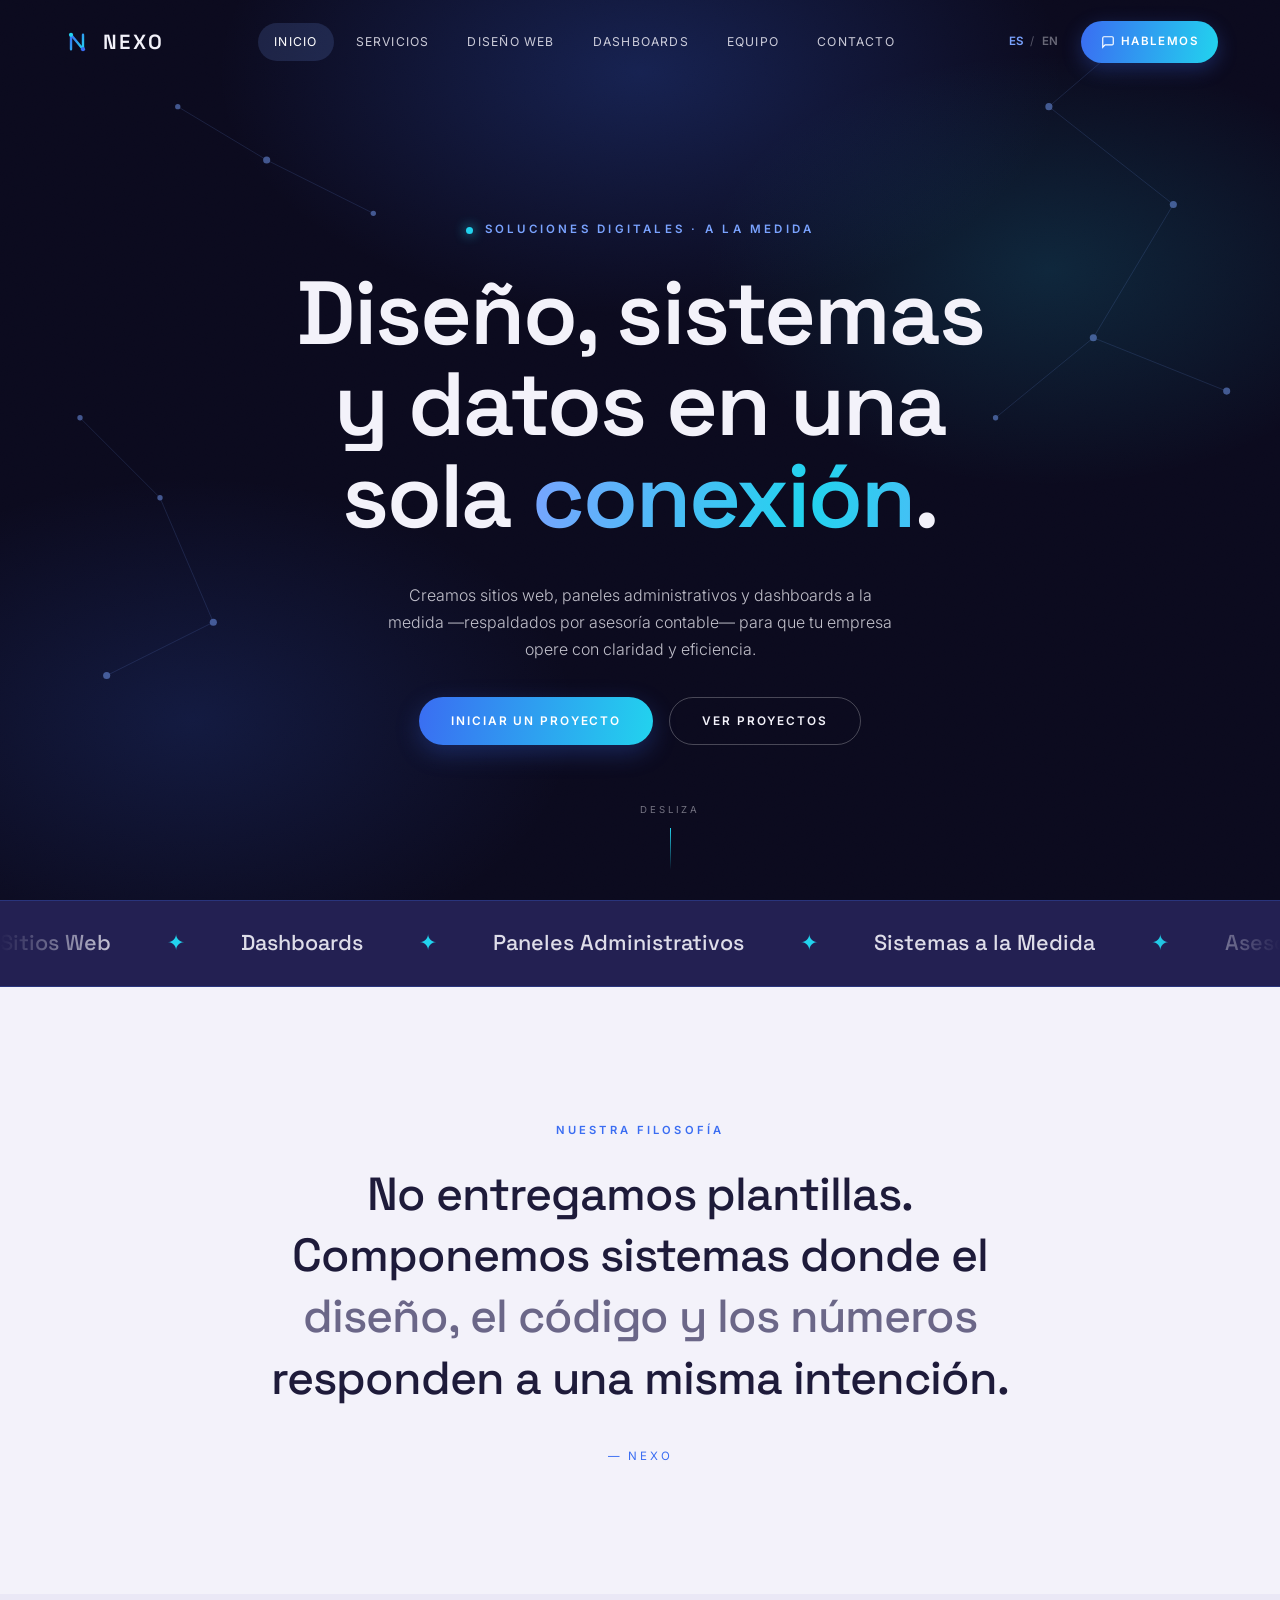
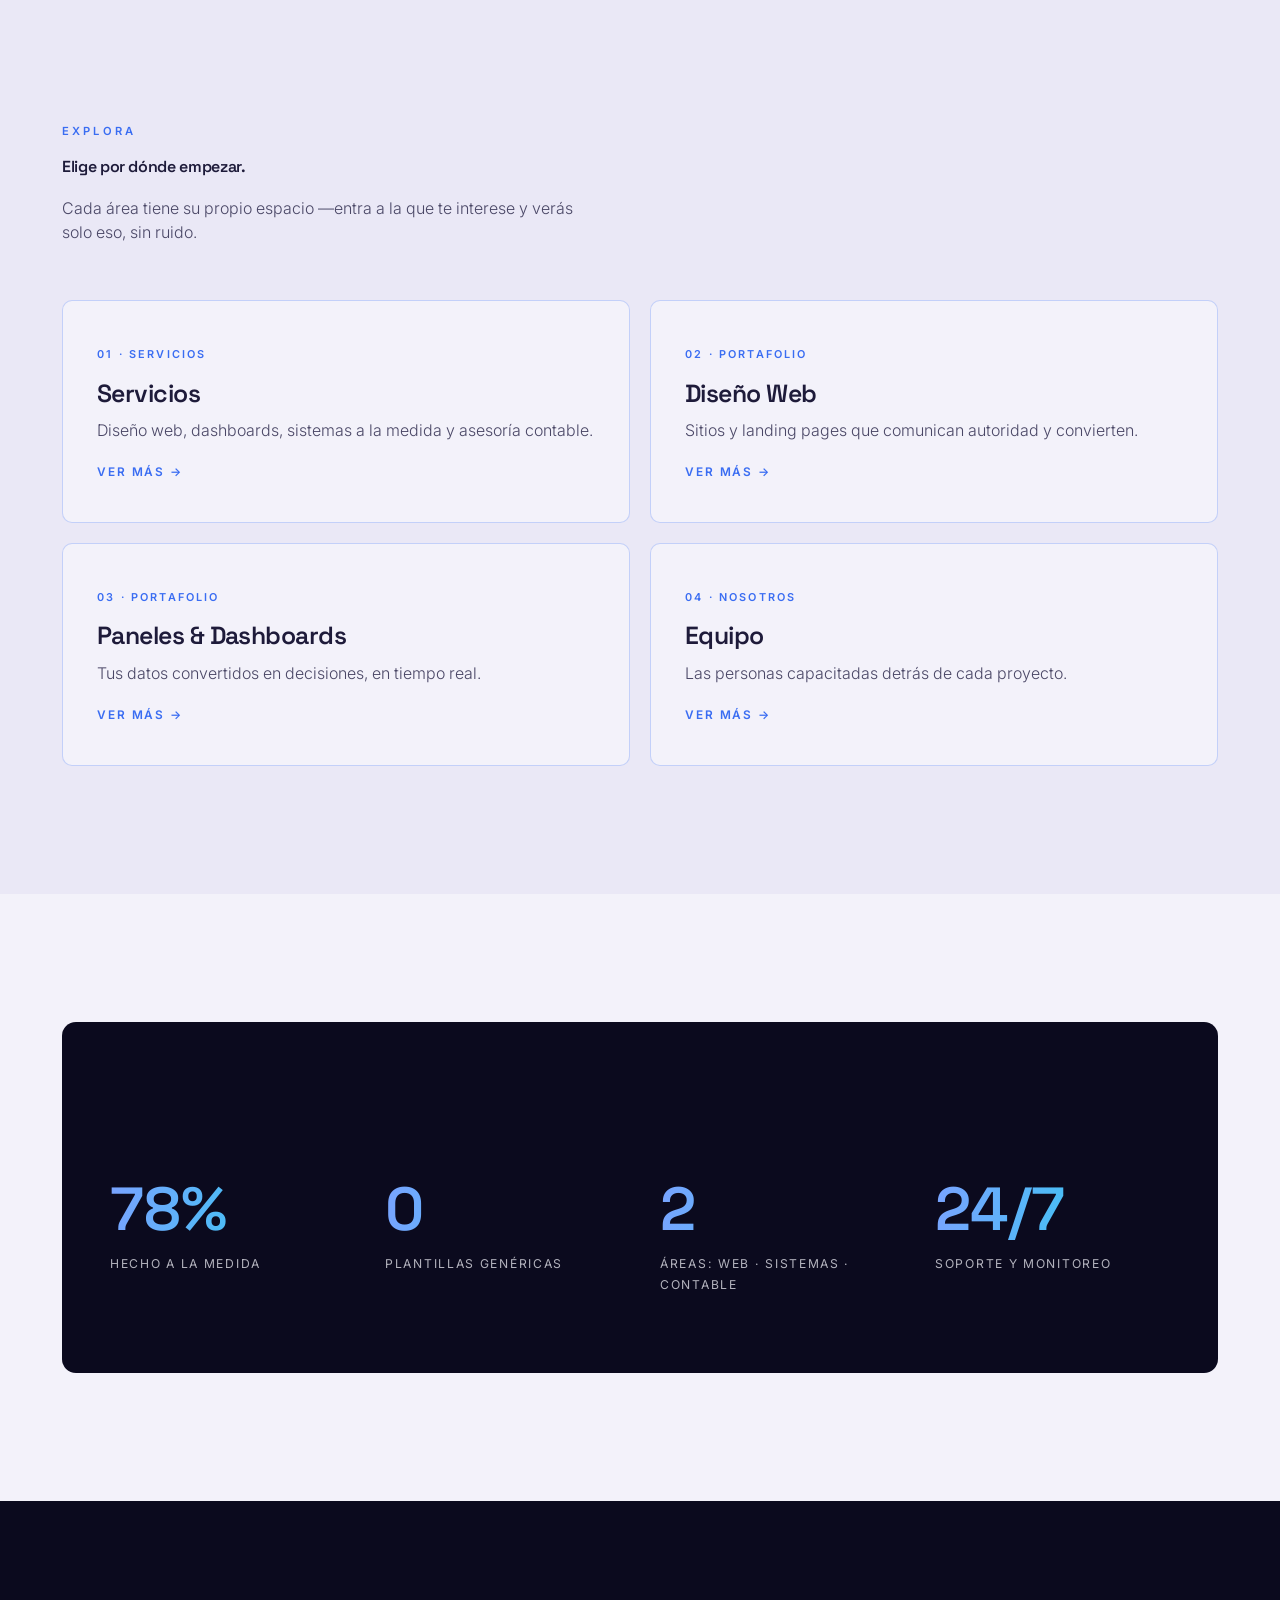
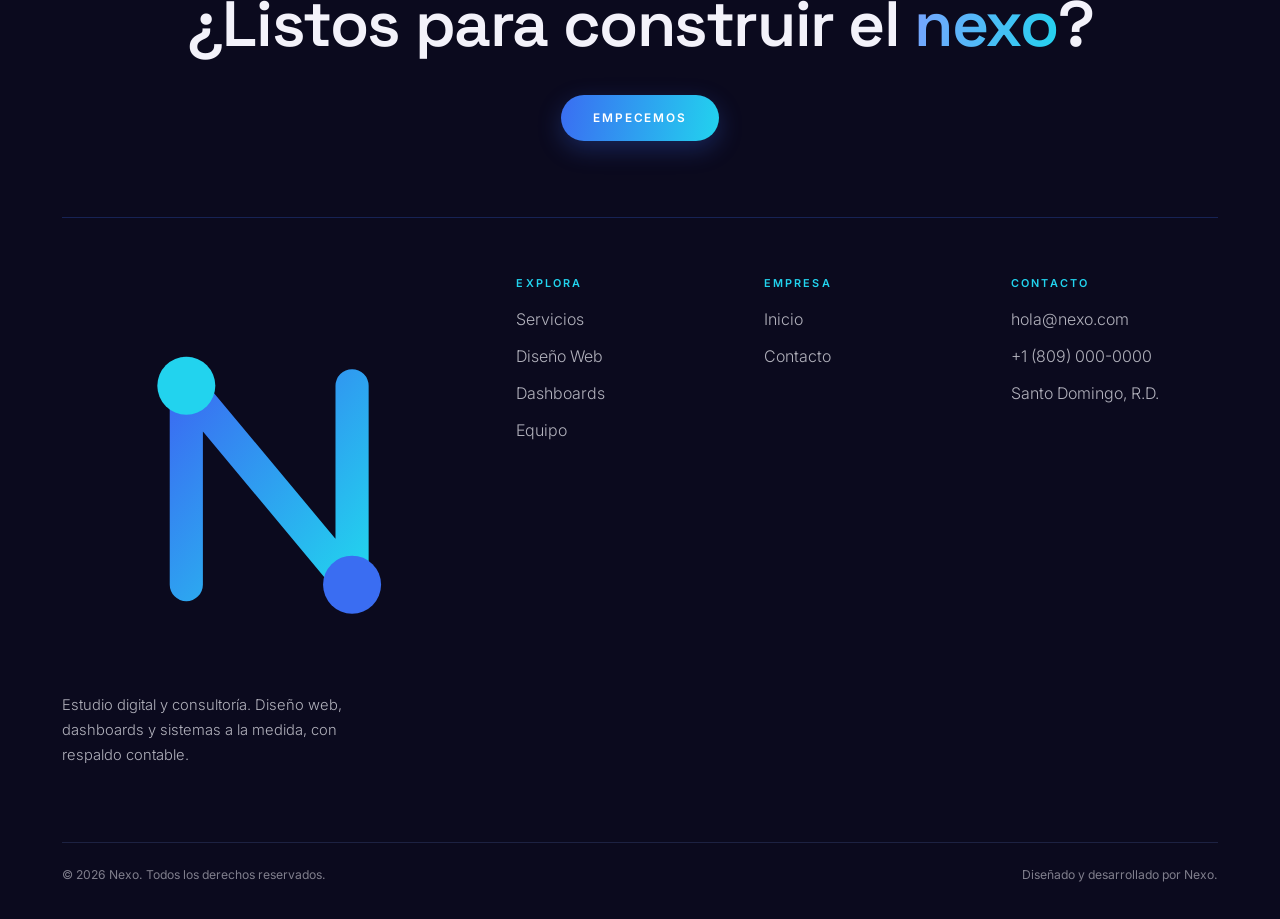
==== commit 195e454a: "Quitar proyecto placeholder (Portal Corporativo) y dashboards en estado Proximamente Co-Authored-By:" ====
--- a/index.html
+++ b/index.html
@@ -208,6 +208,15 @@
 .page-head .label{display:block;margin-bottom:18px}
 .page-head h1{font-size:var(--step-5);font-weight:600}
 .page-head p{margin-top:20px;color:var(--body);font-weight:300;font-size:var(--step-1);max-width:58ch;line-height:1.5}
+/* Estado "Próximamente" (dashboards) */
+.soon{max-width:640px;margin:0 auto;text-align:center;background:var(--night);color:var(--ground);
+  border:1px solid var(--line-a);border-radius:18px;padding:64px 40px}
+.soon-ic{width:74px;height:74px;margin:0 auto 22px;border-radius:18px;display:grid;place-items:center;
+  color:var(--cyan);background:rgba(34,211,238,.10);border:1px solid var(--line-a)}
+.soon-ic svg{width:36px;height:36px}
+.soon .label{color:var(--cyan);display:inline-block;margin-bottom:14px}
+.soon h2{font-size:var(--step-4);font-weight:600}
+.soon p{color:rgba(243,242,250,.75);font-weight:300;font-size:var(--step-1);margin:16px auto 30px;max-width:46ch;line-height:1.55}
 
 /* ============ SECTION HEAD ============ */
 .shead{max-width:760px}
@@ -612,16 +621,18 @@
   </div></div>
   <section class="pad">
     <div class="wrap">
-      <div class="cases" id="dash-cases"></div>
-    </div>
-  </section>
-  <section class="pad" style="background:var(--surface)">
-    <div class="wrap">
-      <div class="shead reveal">
-        <span class="label" data-i18n="dash.g">Más paneles</span>
-        <h2 data-i18n="dash.gt">Selección de trabajos.</h2>
-      </div>
-      <div class="gal-grid" id="dash-grid"></div>
+      <div class="soon reveal">
+        <div class="soon-ic" aria-hidden="true">
+          <svg viewBox="0 0 24 24" fill="none" stroke="currentColor" stroke-width="1.6" stroke-linecap="round" stroke-linejoin="round">
+            <rect x="3" y="3" width="18" height="18" rx="2"/><path d="M3 9h18"/><path d="M9 21V9"/>
+            <path d="M13 13h4"/><path d="M13 17h4"/>
+          </svg>
+        </div>
+        <span class="label" data-i18n="dash.soonk">En construcción</span>
+        <h2 data-i18n="dash.soont">Próximamente</h2>
+        <p data-i18n="dash.soond">Estamos preparando una selección de paneles administrativos y dashboards para mostrar aquí. ¡Muy pronto habrá más proyectos!</p>
+        <a class="btn btn--grad" href="#contacto" data-route="contacto" data-i18n="dash.soonc">Hablemos de tu proyecto</a>
+      </div>
     </div>
   </section>
 </section>
@@ -768,6 +779,7 @@
     "proc.label":"Cómo trabajamos","proc.title":"Un método claro, sin sorpresas.",
     "web.label":"Portafolio","web.title":"Diseño Web","web.sub":"Sitios corporativos, landing pages y tiendas online diseñados a la medida —rápidos, accesibles y orientados a convertir.","web.g":"Más proyectos web","web.gt":"Selección de trabajos.",
     "dash.label":"Portafolio","dash.title":"Paneles & Dashboards","dash.sub":"Paneles administrativos, dashboards y sistemas internos que convierten tus datos en decisiones y automatizan tu operación.","dash.g":"Más paneles","dash.gt":"Selección de trabajos.",
+    "dash.soonk":"En construcción","dash.soont":"Próximamente","dash.soond":"Estamos preparando una selección de paneles administrativos y dashboards para mostrar aquí. ¡Muy pronto habrá más proyectos!","dash.soonc":"Hablemos de tu proyecto",
     "team.label":"Nosotros","team.title":"Nuestro equipo","team.sub":"Un equipo pequeño y capacitado que combina diseño, desarrollo y conocimiento contable. (Nombres y fotos de ejemplo — reemplázalos por tu equipo real.)",
     "quote.text":"“Creemos que la tecnología solo vale si tu equipo la entiende y la usa cada día. Por eso diseñamos herramientas claras, no complejas.”","quote.who":"Nexo · Nuestra promesa",
     "ct.label":"Contacto","ct.title":"Hablemos.","ct.sub":"Escríbenos con una idea, un problema o un objetivo. Respondemos con una propuesta clara.",
@@ -800,6 +812,7 @@
     "proc.label":"How we work","proc.title":"A clear method, no surprises.",
     "web.label":"Portfolio","web.title":"Web Design","web.sub":"Corporate sites, landing pages and online stores built to measure —fast, accessible and conversion-focused.","web.g":"More web projects","web.gt":"Selected work.",
     "dash.label":"Portfolio","dash.title":"Panels & Dashboards","dash.sub":"Admin panels, dashboards and internal systems that turn your data into decisions and automate your operation.","dash.g":"More panels","dash.gt":"Selected work.",
+    "dash.soonk":"In progress","dash.soont":"Coming soon","dash.soond":"We're putting together a selection of admin panels and dashboards to showcase here. More projects are on the way!","dash.soonc":"Let's talk about your project",
     "team.label":"About","team.title":"Our team","team.sub":"A small, capable team blending design, development and accounting know-how. (Sample names and photos — replace with your real team.)",
     "quote.text":"“We believe technology is only worth it if your team understands and uses it every day. That's why we design tools that are clear, not complex.”","quote.who":"Nexo · Our promise",
     "ct.label":"Contact","ct.title":"Let's talk.","ct.sub":"Write to us with an idea, a problem or a goal. We reply with a clear proposal.",
@@ -846,18 +859,11 @@
   {grp:"web",kind:"web",cls:"wide",live:"proyectos/constructora-segovia/",preview:"proyectos/constructora-segovia/thumb.jpg",cat:{es:"Sitio Web · Construcción",en:"Website · Construction"},t:{es:"Constructora Segovia",en:"Segovia Construction"},loc:{es:"Construcción & remodelaciones",en:"Construction & remodeling"},d:{es:"Sitio institucional para una constructora: servicios, galería de obras y solicitud de presupuesto. Ábrelo para navegarlo en vivo.",en:"Corporate site for a construction firm: services, project gallery and quote requests. Open it to browse live."}},
   {grp:"web",kind:"web",cls:"wide",live:"proyectos/inversiones-marioja/",preview:"proyectos/inversiones-marioja/thumb.jpg",cat:{es:"Sitio Web · Andamios",en:"Website · Scaffolding"},t:{es:"Inversiones Marioja",en:"Inversiones Marioja"},loc:{es:"Alquiler de andamios · Costa Rica",en:"Scaffolding rental · Costa Rica"},d:{es:"Sitio en React para una empresa de alquiler de andamios: servicios, proceso y solicitud de cotización. Ábrelo para navegarlo en vivo.",en:"React site for a scaffolding rental company: services, process and quote requests. Open it to browse live."}},
   {grp:"web",kind:"web",cls:"wide",live:"proyectos/jardineros-de-pasion/",preview:"proyectos/jardineros-de-pasion/thumb.jpg",cat:{es:"Sitio Web · Jardinería",en:"Website · Landscaping"},t:{es:"Jardinero de Pasión",en:"Jardinero de Pasión"},loc:{es:"Diseño & mantenimiento de jardines · Costa Rica",en:"Garden design & maintenance · Costa Rica"},d:{es:"Sitio para una empresa de diseño y mantenimiento de jardines: servicios, galería de proyectos y cotización. Ábrelo para navegarlo en vivo.",en:"Site for a garden design and maintenance company: services, project gallery and quotes. Open it to browse live."}},
-  {grp:"web",kind:"web",feat:true,yr:"2026",cat:{es:"Diseño Web · Servicios",en:"Web Design · Services"},t:{es:"Portal Corporativo",en:"Corporate Portal"},loc:{es:"Empresa de servicios",en:"Services company"},d:{es:"Sitio institucional multi-idioma con gestor de contenido y foco en conversión, veloz y accesible.",en:"Multilingual corporate site with a content manager and a conversion focus —fast and accessible."}},
   {grp:"web",kind:"web",cls:"",live:"proyectos/gym-titan/",preview:"proyectos/gym-titan/thumb.jpg",cat:{es:"Sitio Web · Fitness",en:"Website · Fitness"},t:{es:"Titán Gym",en:"Titán Gym"},loc:{es:"Gimnasio · Costa Rica",en:"Gym · Costa Rica"},d:{es:"Landing para un gimnasio: clases, planes de membresía y prueba gratis. Concepto de demostración. Ábrelo para navegarlo en vivo.",en:"Landing for a gym: classes, membership plans and free trial. Demo concept. Open it to browse live."}},
   {grp:"web",kind:"web",cls:"",live:"proyectos/nails-studio/",preview:"proyectos/nails-studio/thumb.jpg",cat:{es:"Sitio Web · Belleza",en:"Website · Beauty"},t:{es:"Lila Nail Studio",en:"Lila Nail Studio"},loc:{es:"Estudio de uñas · Costa Rica",en:"Nail studio · Costa Rica"},d:{es:"Sitio para un estudio de uñas de autor: servicios, precios y galería. Concepto de demostración. Ábrelo para navegarlo en vivo.",en:"Site for an artisan nail studio: services, pricing and gallery. Demo concept. Open it to browse live."}},
   {grp:"web",kind:"web",cls:"",live:"proyectos/lavacar-premium/",preview:"proyectos/lavacar-premium/thumb.jpg",cat:{es:"Sitio Web · Autos",en:"Website · Auto"},t:{es:"AquaLux Auto Spa",en:"AquaLux Auto Spa"},loc:{es:"Lavado & detailing · Costa Rica",en:"Car wash & detailing · Costa Rica"},d:{es:"Landing para un lavacar premium: paquetes de lavado, detailing y reservas. Concepto de demostración. Ábrelo para navegarlo en vivo.",en:"Landing for a premium car wash: wash packages, detailing and booking. Demo concept. Open it to browse live."}},
-  {grp:"web",kind:"web",cls:"",live:"proyectos/taller-autos/",preview:"proyectos/taller-autos/thumb.jpg",cat:{es:"Sitio Web · Taller",en:"Website · Auto shop"},t:{es:"MotorTech Taller",en:"MotorTech Taller"},loc:{es:"Mecánica automotriz · Costa Rica",en:"Auto repair · Costa Rica"},d:{es:"Sitio para un taller de autos: servicios, proceso y agenda de citas. Concepto de demostración. Ábrelo para navegarlo en vivo.",en:"Site for an auto repair shop: services, process and appointment booking. Demo concept. Open it to browse live."}},
-  // --- DASH / SISTEMAS ---
-  {grp:"dash",kind:"dash",feat:true,yr:"2026",cat:{es:"Dashboard · Contabilidad",en:"Dashboard · Accounting"},t:{es:"Panel Financiero",en:"Financial Console"},loc:{es:"Dirección general",en:"Executive team"},d:{es:"Consola en tiempo real de flujo de caja, cuentas por cobrar y rentabilidad, pensada para decisiones de dirección.",en:"Real-time console for cash flow, receivables and profitability, built for executive decision-making."}},
-  {grp:"dash",kind:"sys",feat:true,yr:"2025",cat:{es:"Sistema · Operaciones",en:"System · Operations"},t:{es:"Sistema de Operaciones",en:"Operations System"},loc:{es:"Logística & inventario",en:"Logistics & inventory"},d:{es:"Panel interno para gestión de órdenes, inventario y equipos, con roles y reportería integrada.",en:"Internal panel for orders, inventory and teams, with roles and built-in reporting."}},
-  {grp:"dash",kind:"dash",cls:"wide",cat:{es:"Dashboard",en:"Dashboard"},t:{es:"Métricas de Ventas",en:"Sales Metrics"},loc:{es:"Retail",en:"Retail"},d:{es:"Tablero de ventas por región, producto y periodo, con alertas y exportación.",en:"Sales board by region, product and period, with alerts and export."}},
-  {grp:"dash",kind:"dash",cls:"",cat:{es:"Dashboard",en:"Dashboard"},t:{es:"Panel de RRHH",en:"HR Panel"},loc:{es:"Servicios",en:"Services"},d:{es:"Nómina, asistencia e indicadores de personal en un solo lugar.",en:"Payroll, attendance and staff KPIs in one place."}},
-  {grp:"dash",kind:"dash",cls:"",cat:{es:"Finanzas",en:"Finance"},t:{es:"Flujo de Caja",en:"Cash Flow"},loc:{es:"Finanzas",en:"Finance"},d:{es:"Proyección y seguimiento de flujo de caja con escenarios.",en:"Cash flow projection and tracking with scenarios."}},
-  {grp:"dash",kind:"sys",cls:"",cat:{es:"Sistema",en:"System"},t:{es:"Gestor de Órdenes",en:"Order Manager"},loc:{es:"Logística",en:"Logistics"},d:{es:"Flujo completo de órdenes con estados, roles y trazabilidad.",en:"End-to-end order flow with statuses, roles and traceability."}}
+  {grp:"web",kind:"web",cls:"",live:"proyectos/taller-autos/",preview:"proyectos/taller-autos/thumb.jpg",cat:{es:"Sitio Web · Taller",en:"Website · Auto shop"},t:{es:"MotorTech Taller",en:"MotorTech Taller"},loc:{es:"Mecánica automotriz · Costa Rica",en:"Auto repair · Costa Rica"},d:{es:"Sitio para un taller de autos: servicios, proceso y agenda de citas. Concepto de demostración. Ábrelo para navegarlo en vivo.",en:"Site for an auto repair shop: services, process and appointment booking. Demo concept. Open it to browse live."}}
+  // --- DASH / SISTEMAS ---  (próximamente: aún no hay proyectos de dashboards publicados)
 ];
 
 /* Escenas SVG tonales (paleta azul/cian) */
@@ -961,11 +967,10 @@
   }).join("");
 
   // Web
-  $("#web-cases").innerHTML=PROJECTS.filter(p=>p.grp==="web"&&p.feat).map((p,i)=>caseHTML(p,i,"lk.web")).join("");
+  const wc=$("#web-cases");
+  wc.innerHTML=PROJECTS.filter(p=>p.grp==="web"&&p.feat).map((p,i)=>caseHTML(p,i,"lk.web")).join("");
+  if(!wc.innerHTML.trim())wc.closest(".pad").style.display="none"; // sin destacados: ocultar la banda
   $("#web-grid").innerHTML=PROJECTS.filter(p=>p.grp==="web"&&!p.feat).map(cardHTML).join("");
-  // Dash
-  $("#dash-cases").innerHTML=PROJECTS.filter(p=>p.grp==="dash"&&p.feat).map((p,i)=>caseHTML(p,i,"lk.dash")).join("");
-  $("#dash-grid").innerHTML=PROJECTS.filter(p=>p.grp==="dash"&&!p.feat).map(cardHTML).join("");
 
   observeReveals();
   bindGallery();
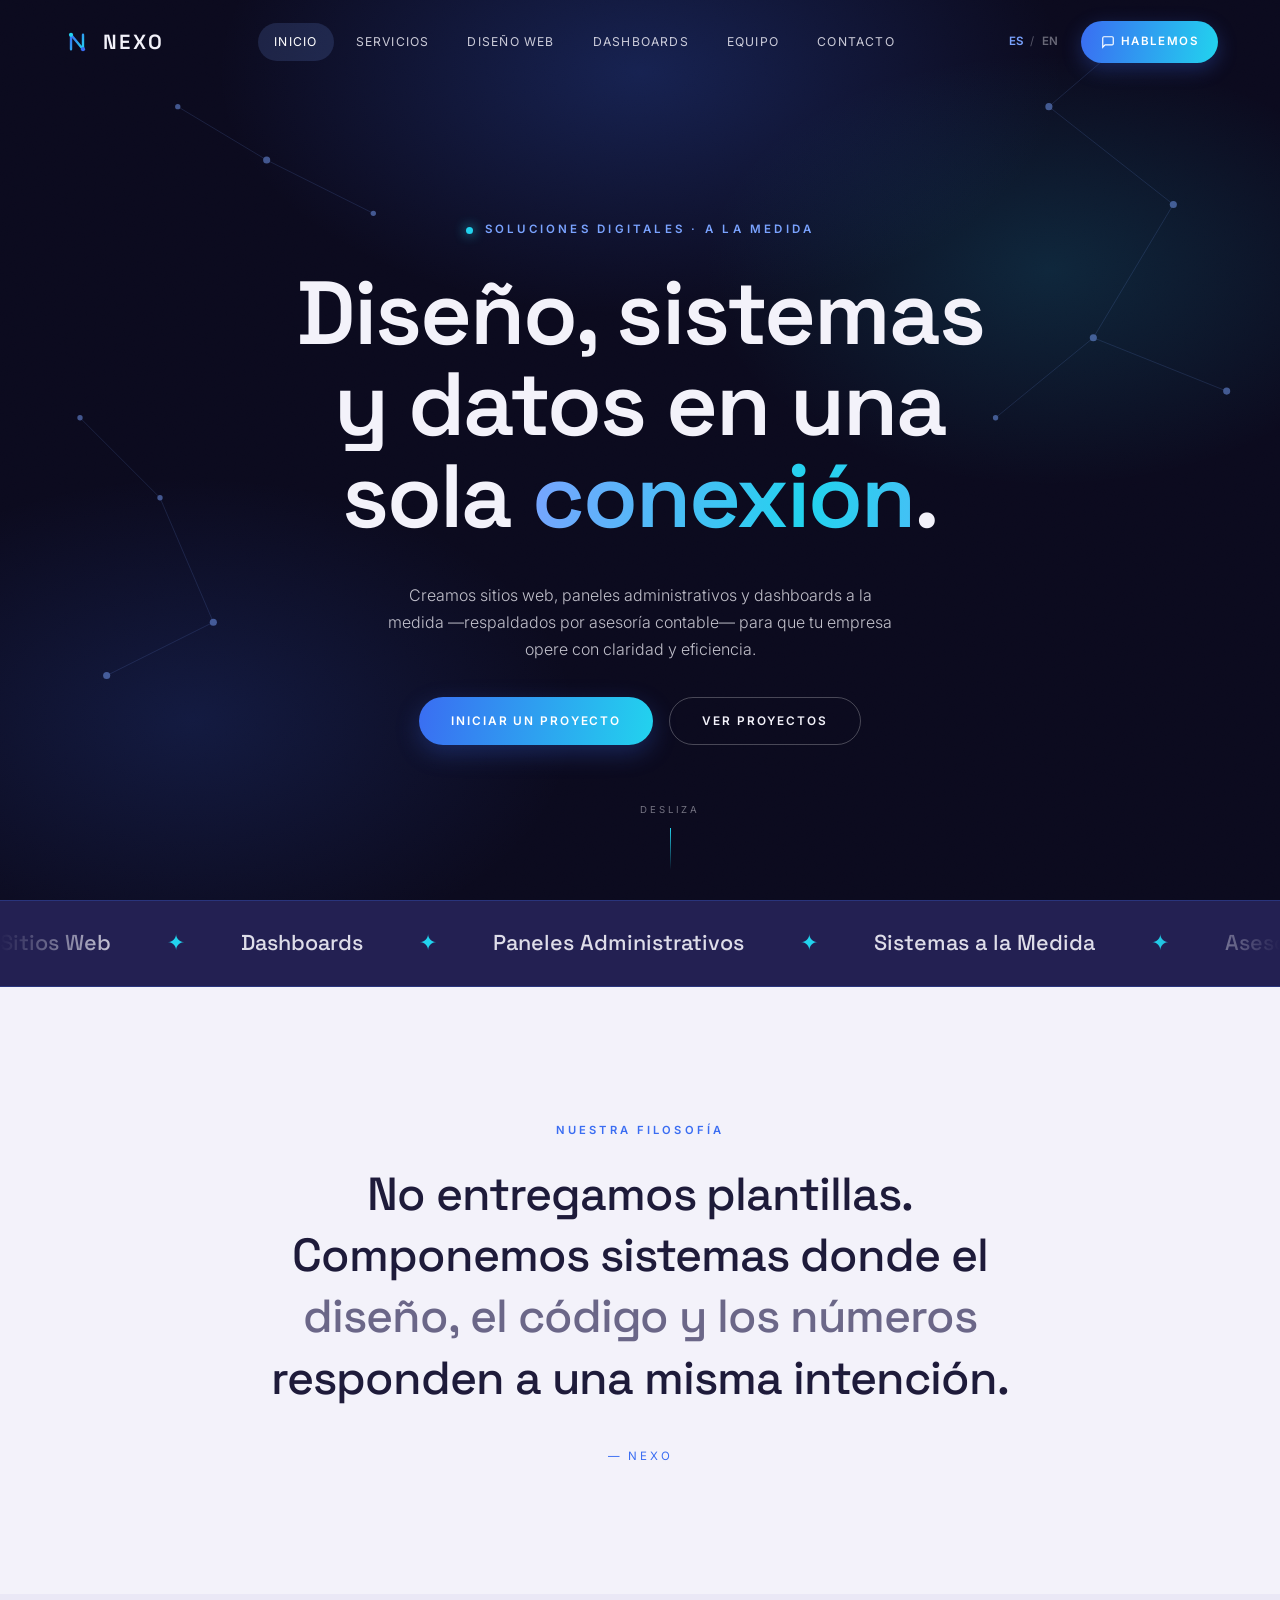
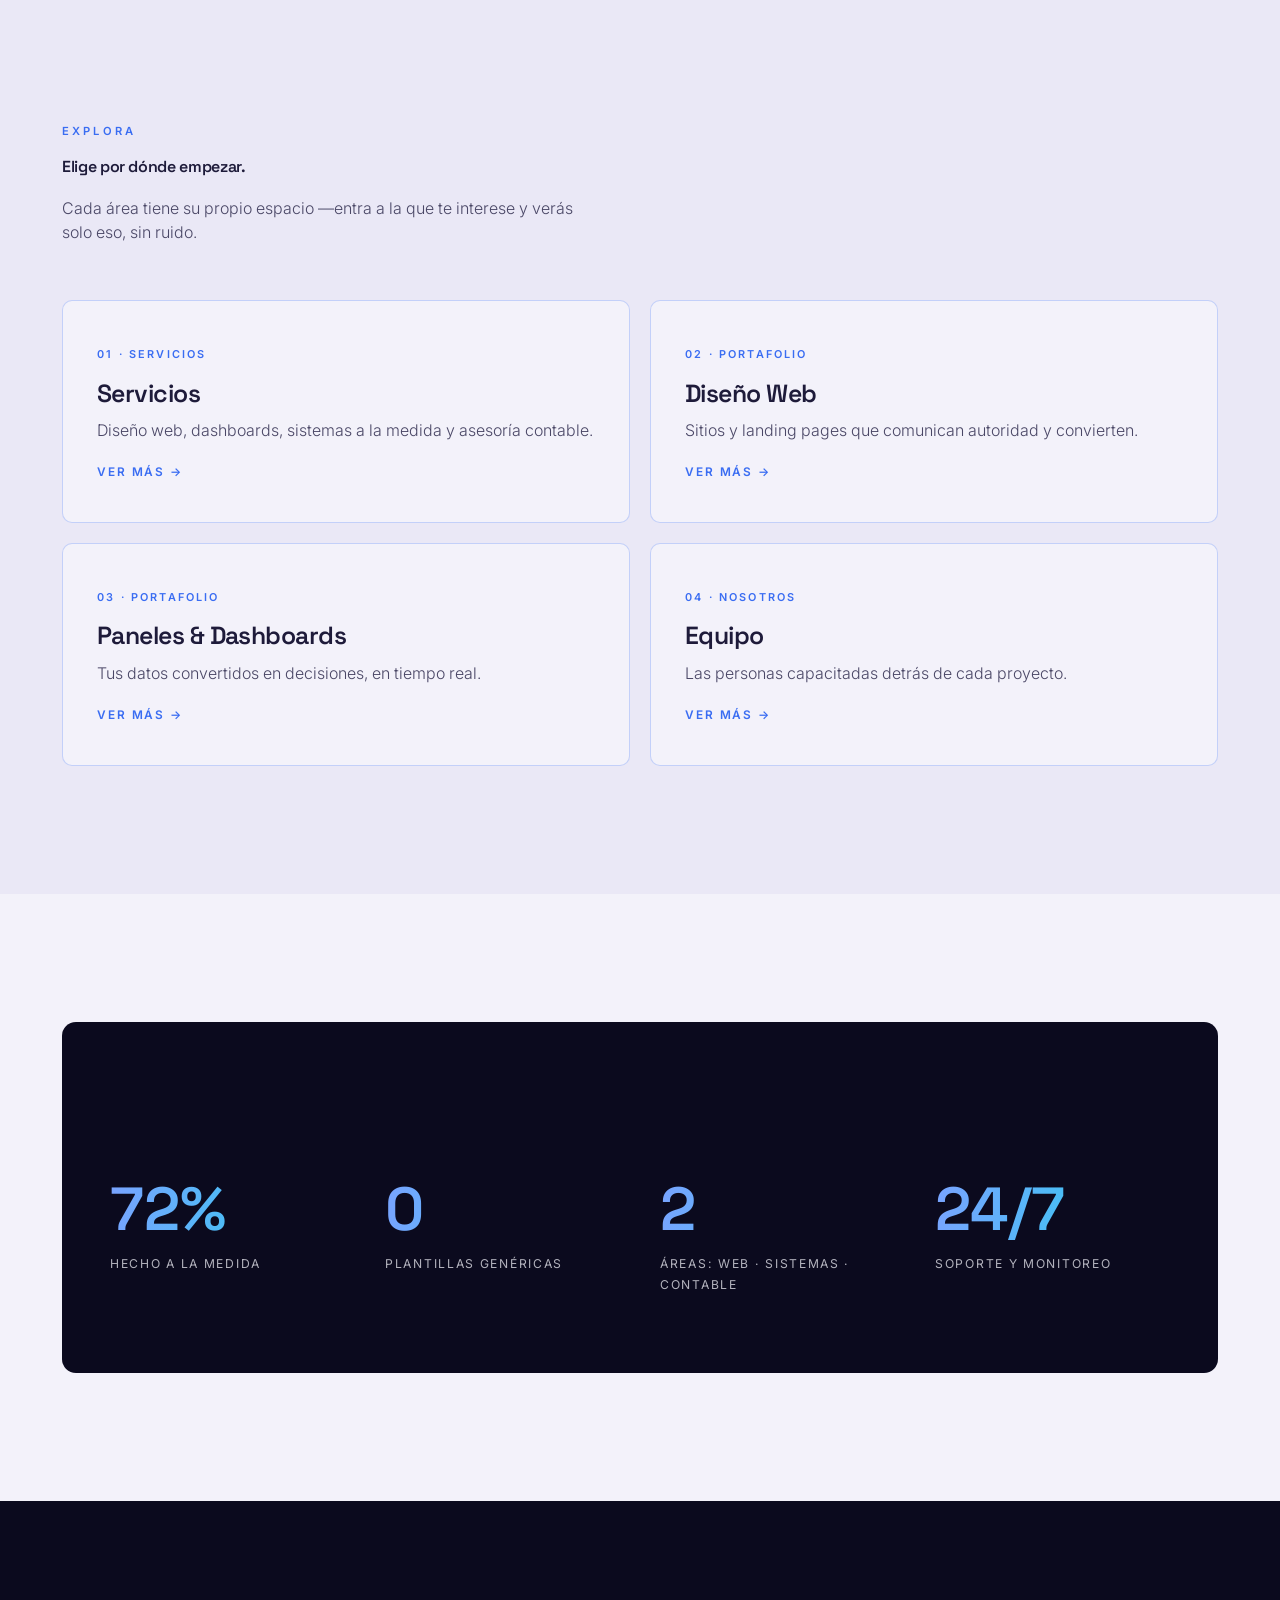
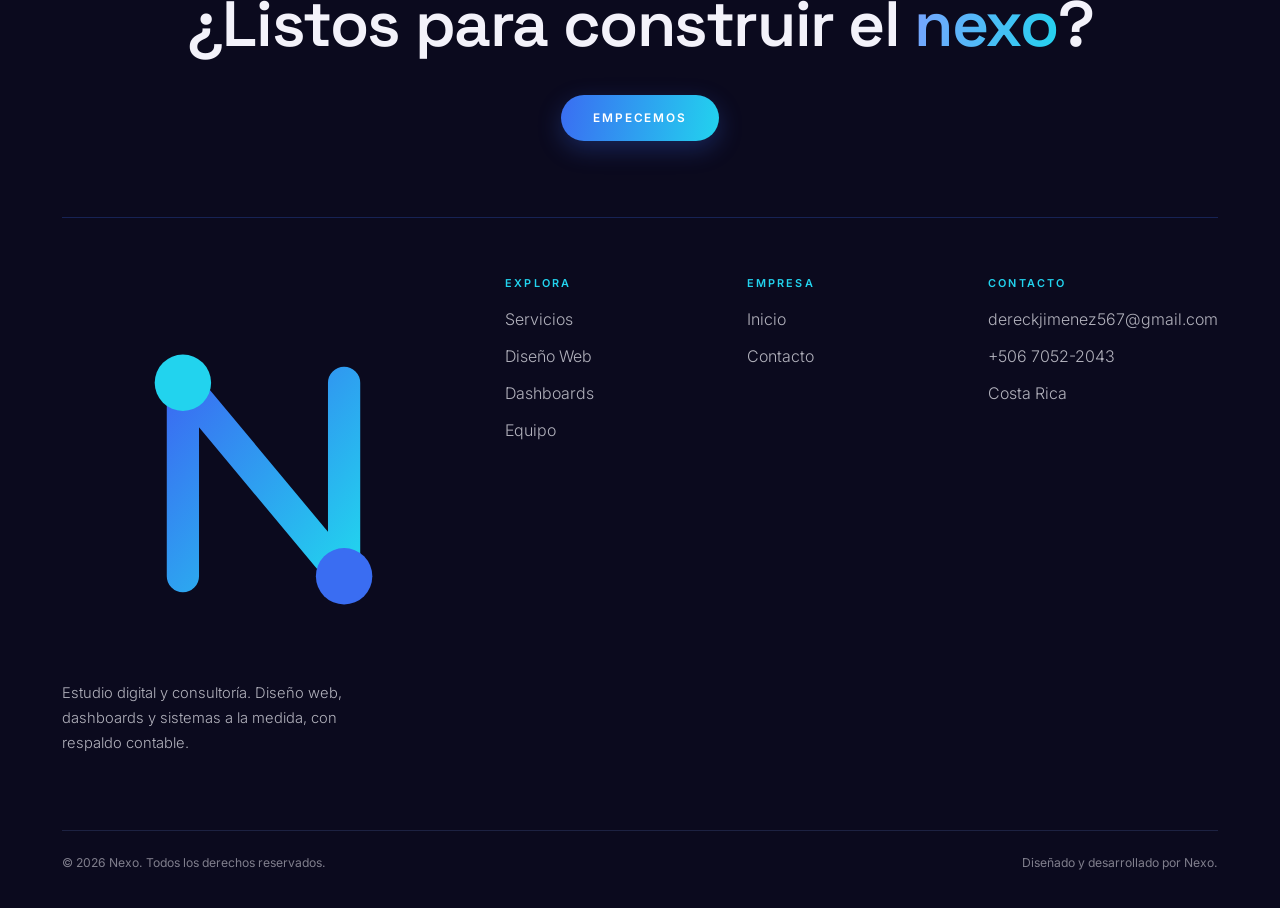
==== commit 06eabaf2: "Contacto: correo (gmail temporal) y telefono/WhatsApp de Costa Rica clicables Co-Authored-By: Claude" ====
--- a/index.html
+++ b/index.html
@@ -358,7 +358,9 @@
 .cinfo .row{display:flex;gap:18px;padding:22px 0;border-top:1px solid var(--line);align-items:baseline}
 .cinfo .row:last-of-type{border-bottom:1px solid var(--line)}
 .cinfo .k{font-size:.68rem;letter-spacing:.2em;text-transform:uppercase;color:var(--accent);width:120px;flex:none}
-.cinfo .v{color:var(--body);font-weight:300}
+.cinfo .v{color:var(--body);font-weight:300;word-break:break-word}
+.cinfo .v a{color:inherit;border-bottom:1px solid var(--line);transition:.2s}
+.cinfo .v a:hover{color:var(--accent);border-color:var(--accent)}
 .cinfo .ph-note{margin-top:18px;font-size:.72rem;color:var(--muted);font-style:italic}
 .form label{display:block;font-size:.68rem;letter-spacing:.18em;text-transform:uppercase;color:var(--brand);margin:22px 0 8px}
 .form input,.form textarea{width:100%;border:0;border-bottom:1px solid var(--line);background:transparent;padding:11px 2px;font:inherit;color:var(--ink);transition:border-color .4s}
@@ -671,11 +673,11 @@
     <div class="wrap">
       <div class="contact-in">
         <div class="cinfo reveal">
-          <div class="row"><span class="k" data-i18n="ct.email">Email</span><span class="v">hola@nexo.com</span></div>
-          <div class="row"><span class="k" data-i18n="ct.phone">Teléfono</span><span class="v">+1 (809) 000-0000</span></div>
-          <div class="row"><span class="k" data-i18n="ct.loc">Ubicación</span><span class="v">Santo Domingo, Rep. Dom.</span></div>
-          <div class="row"><span class="k" data-i18n="ct.social">Redes</span><span class="v">@nexo.estudio</span></div>
-          <p class="ph-note" data-i18n="ct.note">◦ Datos de contacto de ejemplo — reemplázalos por los reales.</p>
+          <div class="row"><span class="k" data-i18n="ct.email">Email</span><span class="v"><a href="mailto:dereckjimenez567@gmail.com">dereckjimenez567@gmail.com</a></span></div>
+          <div class="row"><span class="k" data-i18n="ct.phone">Teléfono</span><span class="v"><a href="tel:+50670522043">+506 7052-2043</a></span></div>
+          <div class="row"><span class="k" data-i18n="ct.wa">WhatsApp</span><span class="v"><a href="https://wa.me/50670522043" target="_blank" rel="noopener">+506 7052-2043</a></span></div>
+          <div class="row"><span class="k" data-i18n="ct.loc">Ubicación</span><span class="v">Costa Rica</span></div>
+          <p class="ph-note" data-i18n="ct.note">◦ Correo temporal mientras habilitamos el correo empresarial.</p>
         </div>
         <form class="form reveal d1" id="cform" novalidate>
           <label for="f-name" data-i18n="ct.f1">Nombre</label>
@@ -727,9 +729,9 @@
       <div>
         <h4 data-i18n="foot.h3">Contacto</h4>
         <ul>
-          <li>hola@nexo.com</li>
-          <li>+1 (809) 000-0000</li>
-          <li>Santo Domingo, R.D.</li>
+          <li><a href="mailto:dereckjimenez567@gmail.com">dereckjimenez567@gmail.com</a></li>
+          <li><a href="https://wa.me/50670522043" target="_blank" rel="noopener">+506 7052-2043</a></li>
+          <li>Costa Rica</li>
         </ul>
       </div>
     </div>
@@ -783,8 +785,8 @@
     "team.label":"Nosotros","team.title":"Nuestro equipo","team.sub":"Un equipo pequeño y capacitado que combina diseño, desarrollo y conocimiento contable. (Nombres y fotos de ejemplo — reemplázalos por tu equipo real.)",
     "quote.text":"“Creemos que la tecnología solo vale si tu equipo la entiende y la usa cada día. Por eso diseñamos herramientas claras, no complejas.”","quote.who":"Nexo · Nuestra promesa",
     "ct.label":"Contacto","ct.title":"Hablemos.","ct.sub":"Escríbenos con una idea, un problema o un objetivo. Respondemos con una propuesta clara.",
-    "ct.email":"Email","ct.phone":"Teléfono","ct.loc":"Ubicación","ct.social":"Redes",
-    "ct.note":"◦ Datos de contacto de ejemplo — reemplázalos por los reales.",
+    "ct.email":"Email","ct.phone":"Teléfono","ct.wa":"WhatsApp","ct.loc":"Ubicación","ct.social":"Redes",
+    "ct.note":"◦ Correo temporal mientras habilitamos el correo empresarial.",
     "ct.f1":"Nombre","ct.f2":"Email","ct.f3":"Empresa","ct.f4":"Cuéntanos sobre tu proyecto","ct.send":"Enviar mensaje",
     "ct.ok":"Gracias. Hemos recibido tu mensaje (demo) — conecta este formulario a tu email o CRM para producción.",
     "foot.cta":"¿Listos para construir el <span class=\"grad\">nexo</span>?","foot.btn":"Empecemos",
@@ -816,8 +818,8 @@
     "team.label":"About","team.title":"Our team","team.sub":"A small, capable team blending design, development and accounting know-how. (Sample names and photos — replace with your real team.)",
     "quote.text":"“We believe technology is only worth it if your team understands and uses it every day. That's why we design tools that are clear, not complex.”","quote.who":"Nexo · Our promise",
     "ct.label":"Contact","ct.title":"Let's talk.","ct.sub":"Write to us with an idea, a problem or a goal. We reply with a clear proposal.",
-    "ct.email":"Email","ct.phone":"Phone","ct.loc":"Location","ct.social":"Social",
-    "ct.note":"◦ Sample contact details — replace with the real ones.",
+    "ct.email":"Email","ct.phone":"Phone","ct.wa":"WhatsApp","ct.loc":"Location","ct.social":"Social",
+    "ct.note":"◦ Temporary email while we set up the business address.",
     "ct.f1":"Name","ct.f2":"Email","ct.f3":"Company","ct.f4":"Tell us about your project","ct.send":"Send message",
     "ct.ok":"Thank you. We received your message (demo) — connect this form to your email or CRM for production.",
     "foot.cta":"Ready to build the <span class=\"grad\">connection</span>?","foot.btn":"Let's start",
